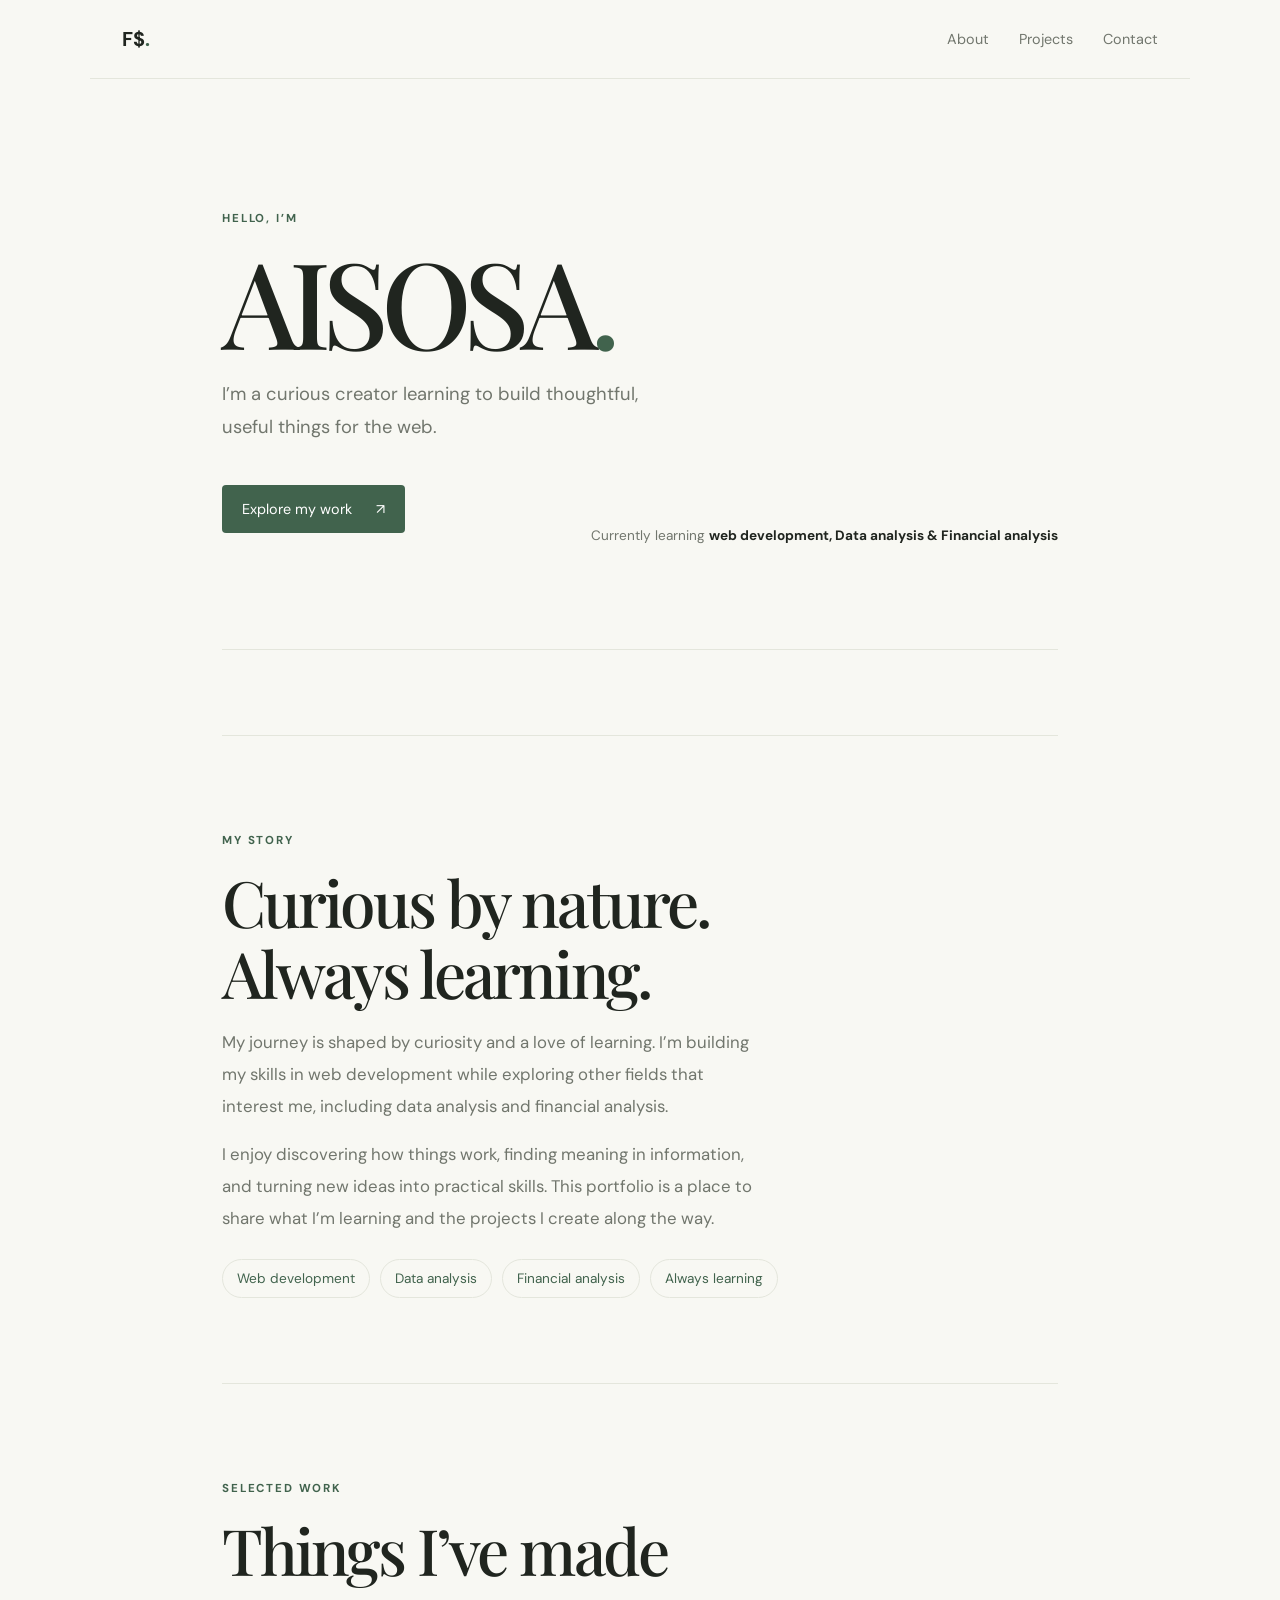
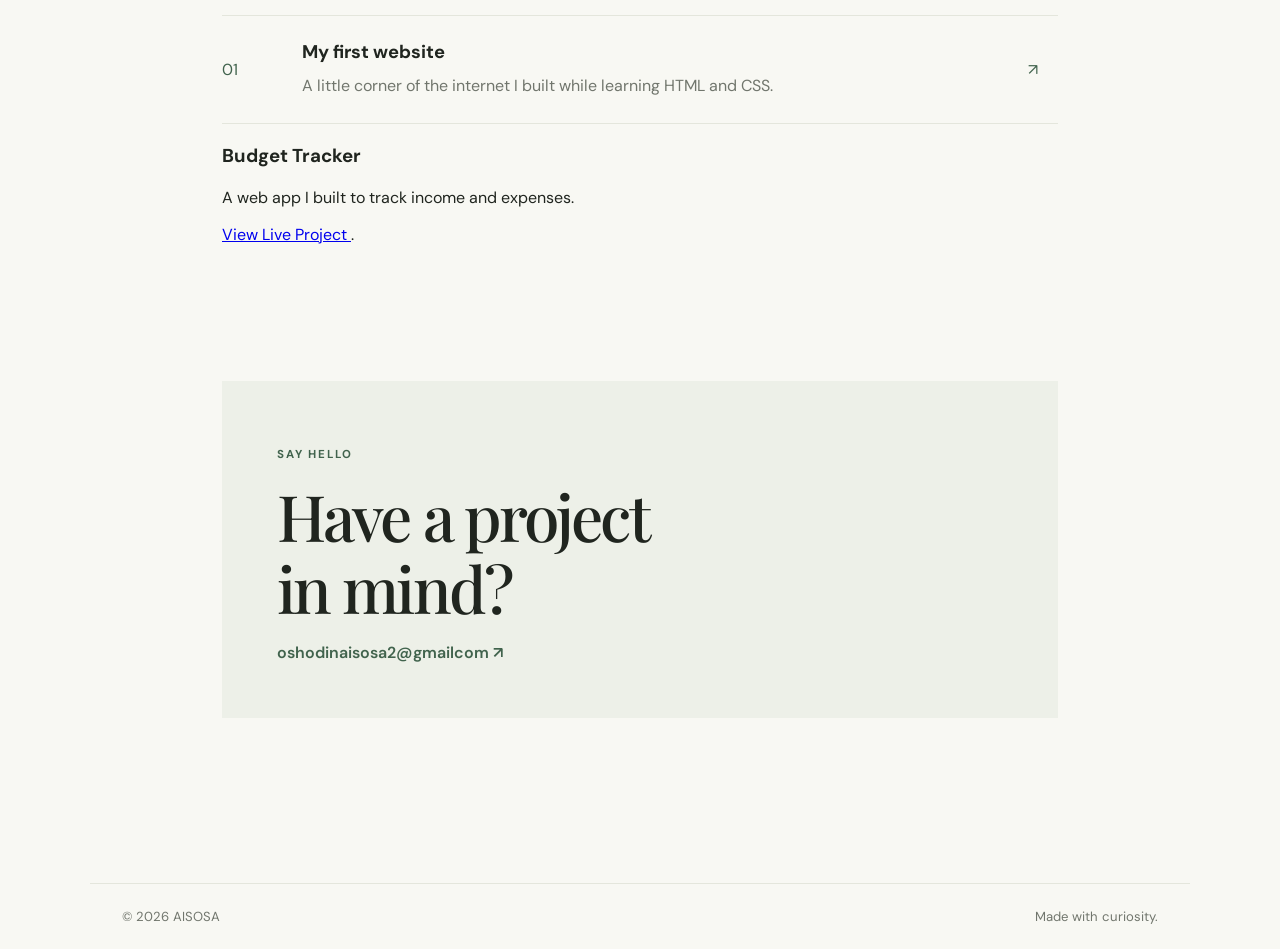
==== index.html @ 5661f27b "Add files via upload" ====
<!DOCTYPE html>
<html lang="en">
<head>
  <meta charset="UTF-8">
  <meta name="viewport" content="width=device-width, initial-scale=1.0">
  <title>AISOSA — Portfolio</title>
  <link rel="stylesheet" href="style.css">
</head>
<body>
  <header class="topbar">
    <a class="logo" href="#">F$<span>.</span></a>
    <nav>
      <a href="#about">About</a>
      <a href="#projects">Projects</a>
      <a href="#contact">Contact</a>
    </nav>
  </header>

  <main>
    <section class="hero">
      <p class="eyebrow">HELLO, I’M</p>
      <h1>AISOSA<span>.</span></h1>
      <p class="intro">I’m a curious creator learning to build thoughtful, useful things for the web.</p>
      <a class="button" href="#projects">Explore my work <span>↗</span></a>
      <div class="hero-note">Currently learning <strong>web development, Data analysis & Financial analysis</strong></div>
    </section>

    <section class="section" id="about">
      <section class="section" id="about">
  <p class="eyebrow">MY STORY</p>
  <h2>Curious by nature.<br>Always learning.</h2>

  <p class="body-copy">
    My journey is shaped by curiosity and a love of learning. I’m building my skills
    in web development while exploring other fields that interest me, including
    data analysis and financial analysis.
  </p>

  <p class="body-copy">
    I enjoy discovering how things work, finding meaning in information, and
    turning new ideas into practical skills. This portfolio is a place to share
    what I’m learning and the projects I create along the way.
  </p>

  <div class="skills">
    <span>Web development</span>
    <span>Data analysis</span>
    <span>Financial analysis</span>
    <span>Always learning</span>
  </div>
</section>

    <section class="section" id="projects">
      <p class="eyebrow">SELECTED WORK</p>
      <h2>Things I’ve made</h2>
      <div class="project-card">
        <div class="project-number">01</div>
        <div>
          <h3>My first website</h3>
          <p>A little corner of the internet I built while learning HTML and CSS.</p>
        </div>
        <span class="project-arrow">↗</span>
      </div>
      <p class=<div class="project-card">
    <h3>Budget Tracker</h3>

    <p>A web app I built to track income and expenses.</p>

    <a href="budget-tracker/budget-tracker.html">
        View Live Project
    </a>
</div>.</p>
    </section>

    <section class="contact" id="contact">
      <p class="eyebrow">SAY HELLO</p>
      <h2>Have a project<br>in mind?</h2>
      <a class="email" href="mailto:oshodinaisosa2@gmail.com">oshodinaisosa2@gmailcom ↗</a>
    </section>
  </main>

  <footer>© 2026 AISOSA <span>Made with curiosity.</span></footer>
</body>
</html>
---- style.css ----
@import url('https://fonts.googleapis.com/css2?family=DM+Sans:wght@400;500;600;700&family=Playfair+Display:wght@500;600&display=swap');

:root {
  --ink: #20251f;
  --muted: #71766d;
  --green: #41634d;
  --paper: #f8f8f3;
  --line: #e4e6dc;
}

* {
  box-sizing: border-box;
}

html {
  scroll-behavior: smooth;
}

body {
  margin: 0;
  background: var(--paper);
  color: var(--ink);
  font-family: 'DM Sans', sans-serif;
}

.topbar {
  max-width: 1100px;
  margin: auto;
  padding: 26px 32px;
  display: flex;
  align-items: center;
  justify-content: space-between;
  border-bottom: 1px solid var(--line);
}

.logo {
  color: var(--ink);
  font-weight: 700;
  font-size: 1.25rem;
  text-decoration: none;
}

.logo span,
.hero h1 span {
  color: var(--green);
}

nav {
  display: flex;
  gap: 30px;
}

nav a {
  color: var(--muted);
  font-size: 0.9rem;
  text-decoration: none;
}

nav a:hover,
.email:hover {
  color: var(--green);
}

main {
  max-width: 900px;
  margin: auto;
  padding: 0 32px;
}

.hero {
  min-height: 570px;
  padding: 120px 0 90px;
  position: relative;
}

.eyebrow {
  color: var(--green);
  font-size: 0.72rem;
  font-weight: 700;
  letter-spacing: 0.16em;
}

.hero h1 {
  margin: 14px 0;
  font-family: 'Playfair Display', serif;
  font-size: clamp(4rem, 11vw, 7.5rem);
  font-weight: 500;
  letter-spacing: -0.07em;
  line-height: 1;
}

.intro {
  max-width: 450px;
  color: var(--muted);
  font-size: 1.15rem;
  line-height: 1.8;
}

.button {
  display: inline-flex;
  gap: 24px;
  margin-top: 22px;
  padding: 15px 20px;
  border-radius: 4px;
  background: var(--green);
  color: white;
  text-decoration: none;
  font-size: 0.9rem;
}

.button:hover {
  background: #304b39;
}

.hero-note {
  position: absolute;
  right: 0;
  bottom: 105px;
  color: var(--muted);
  font-size: 0.85rem;
}

.hero-note strong {
  color: var(--ink);
}

.section {
  padding: 85px 0;
  border-top: 1px solid var(--line);
}

.section h2,
.contact h2 {
  margin: 18px 0;
  font-family: 'Playfair Display', serif;
  font-size: clamp(2.5rem, 6vw, 4rem);
  font-weight: 500;
  letter-spacing: -0.045em;
  line-height: 1.12;
}

.body-copy {
  max-width: 540px;
  color: var(--muted);
  font-size: 1.05rem;
  line-height: 1.9;
}

.project-card {
  display: grid;
  grid-template-columns: 60px 1fr 30px;
  align-items: center;
  gap: 20px;
  margin-top: 30px;
  padding: 24px 0;
  border-top: 1px solid var(--line);
  border-bottom: 1px solid var(--line);
}

.project-number,
.project-arrow {
  color: var(--green);
}

.project-card h3 {
  margin: 0 0 8px;
  font-size: 1.15rem;
}

.project-card p,
.hint {
  margin: 0;
  color: var(--muted);
  line-height: 1.7;
}

.hint {
  margin-top: 14px;
  font-size: 0.85rem;
}

.contact {
  margin: 35px 0 80px;
  padding: 55px;
  background: #edf0e8;
}

.email {
  color: var(--green);
  text-decoration: none;
  font-weight: 600;
}

footer {
  max-width: 1100px;
  margin: auto;
  padding: 24px 32px;
  border-top: 1px solid var(--line);
  color: var(--muted);
  font-size: 0.82rem;
  display: flex;
  justify-content: space-between;
}

@media (max-width: 600px) {
  .topbar {
    padding: 20px;
  }

  nav {
    gap: 15px;
  }

  nav a {
    font-size: 0.8rem;
  }

  main {
    padding: 0 22px;
  }

  .hero {
    min-height: 500px;
    padding-top: 100px;
  }

  .hero-note {
    position: static;
    margin-top: 60px;
  }

  .contact {
    padding: 32px 24px;
  }
}.skills {
  display: flex;
  flex-wrap: wrap;
  gap: 10px;
  margin-top: 24px;
}

.skills span {
  padding: 10px 14px;
  border: 1px solid var(--line);
  border-radius: 30px;
  color: var(--green);
  font-size: 0.85rem;
}
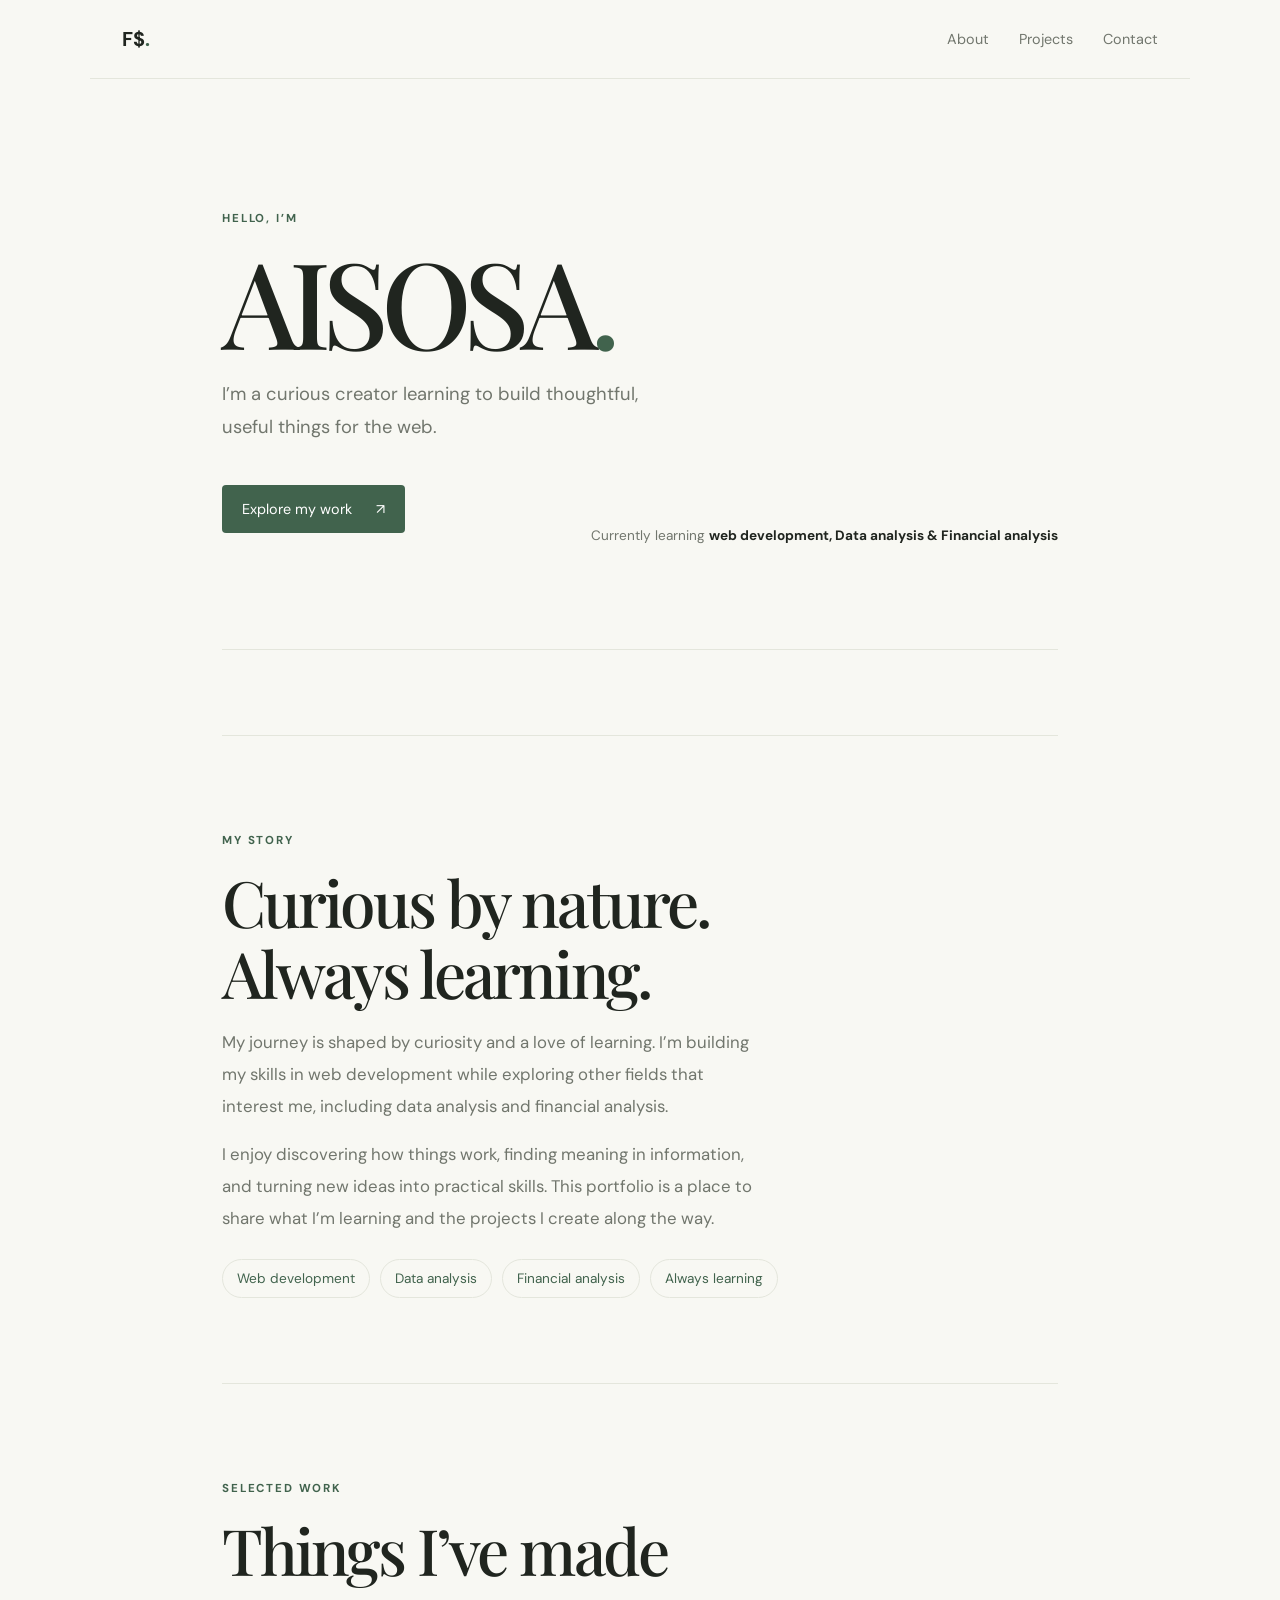
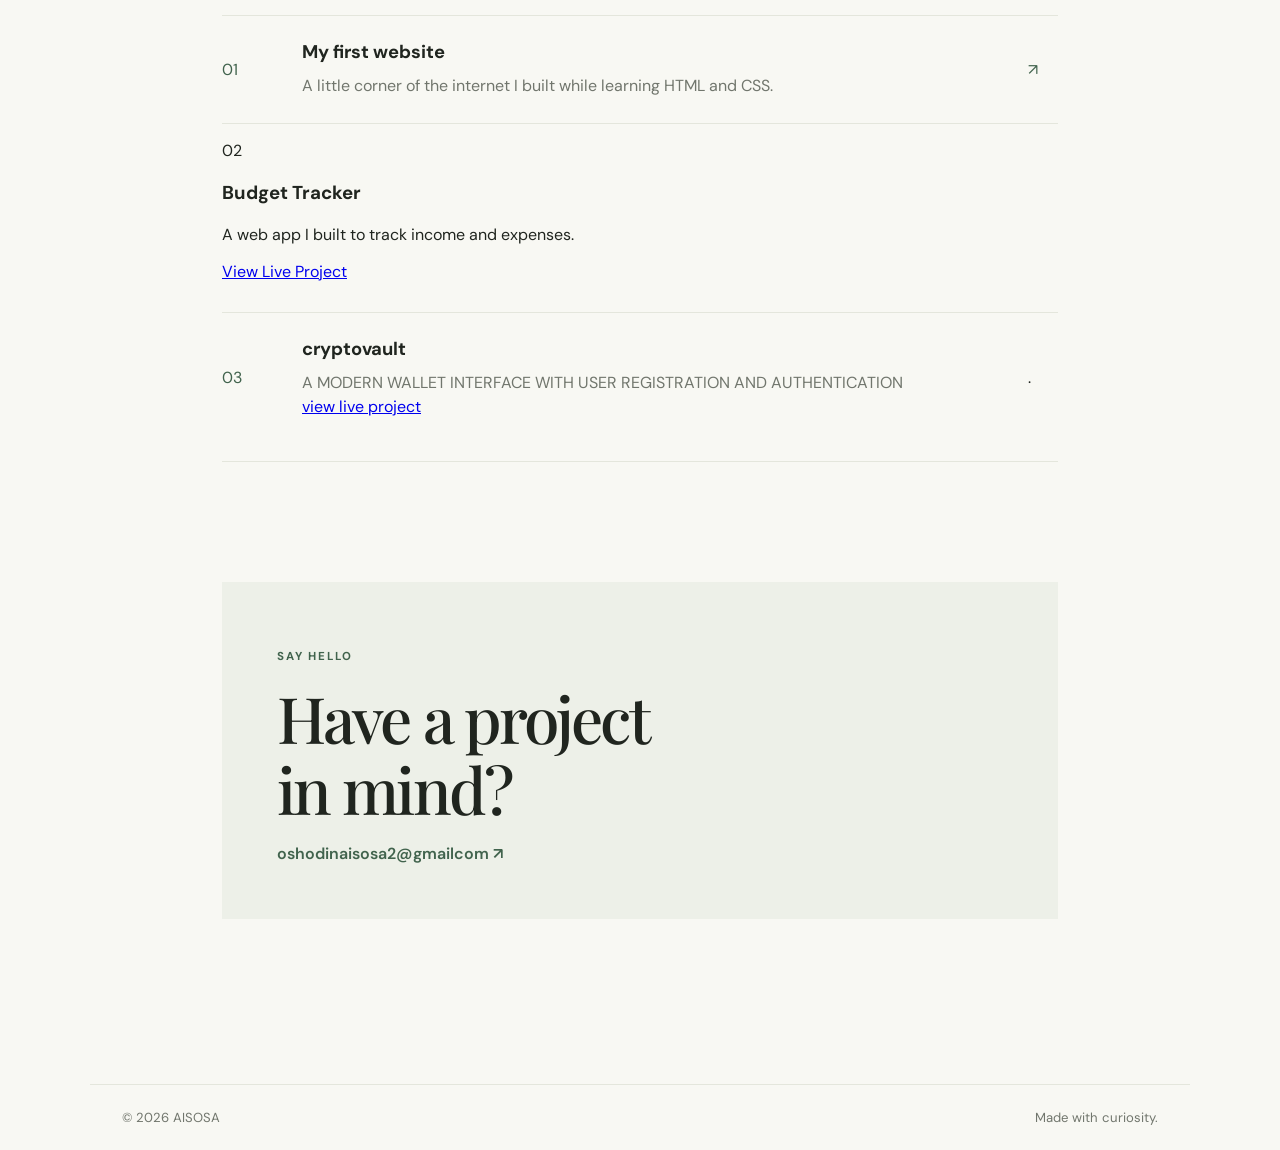
==== commit 22710cfb: "Add files via upload" ====
--- a/index.html
+++ b/index.html
@@ -61,7 +61,7 @@
         </div>
         <span class="project-arrow">↗</span>
       </div>
-      <p class=<div class="project-card">
+      <p class=<div class="project-card">02
     <h3>Budget Tracker</h3>
 
     <p>A web app I built to track income and expenses.</p>
@@ -69,7 +69,18 @@
     <a href="budget-tracker/budget-tracker.html">
         View Live Project
     </a>
-</div>.</p>
+</div>
+</div>
+<div class="project-card">
+  <div class="project-number">03</div>
+  <div>
+    <h3>cryptovault</h3>
+    <p>A MODERN WALLET INTERFACE WITH USER REGISTRATION AND AUTHENTICATION</p>
+    <a href="cryptovault/index.html">
+      view live project
+    </a>
+  </div>
+.</p>
     </section>
 
     <section class="contact" id="contact">
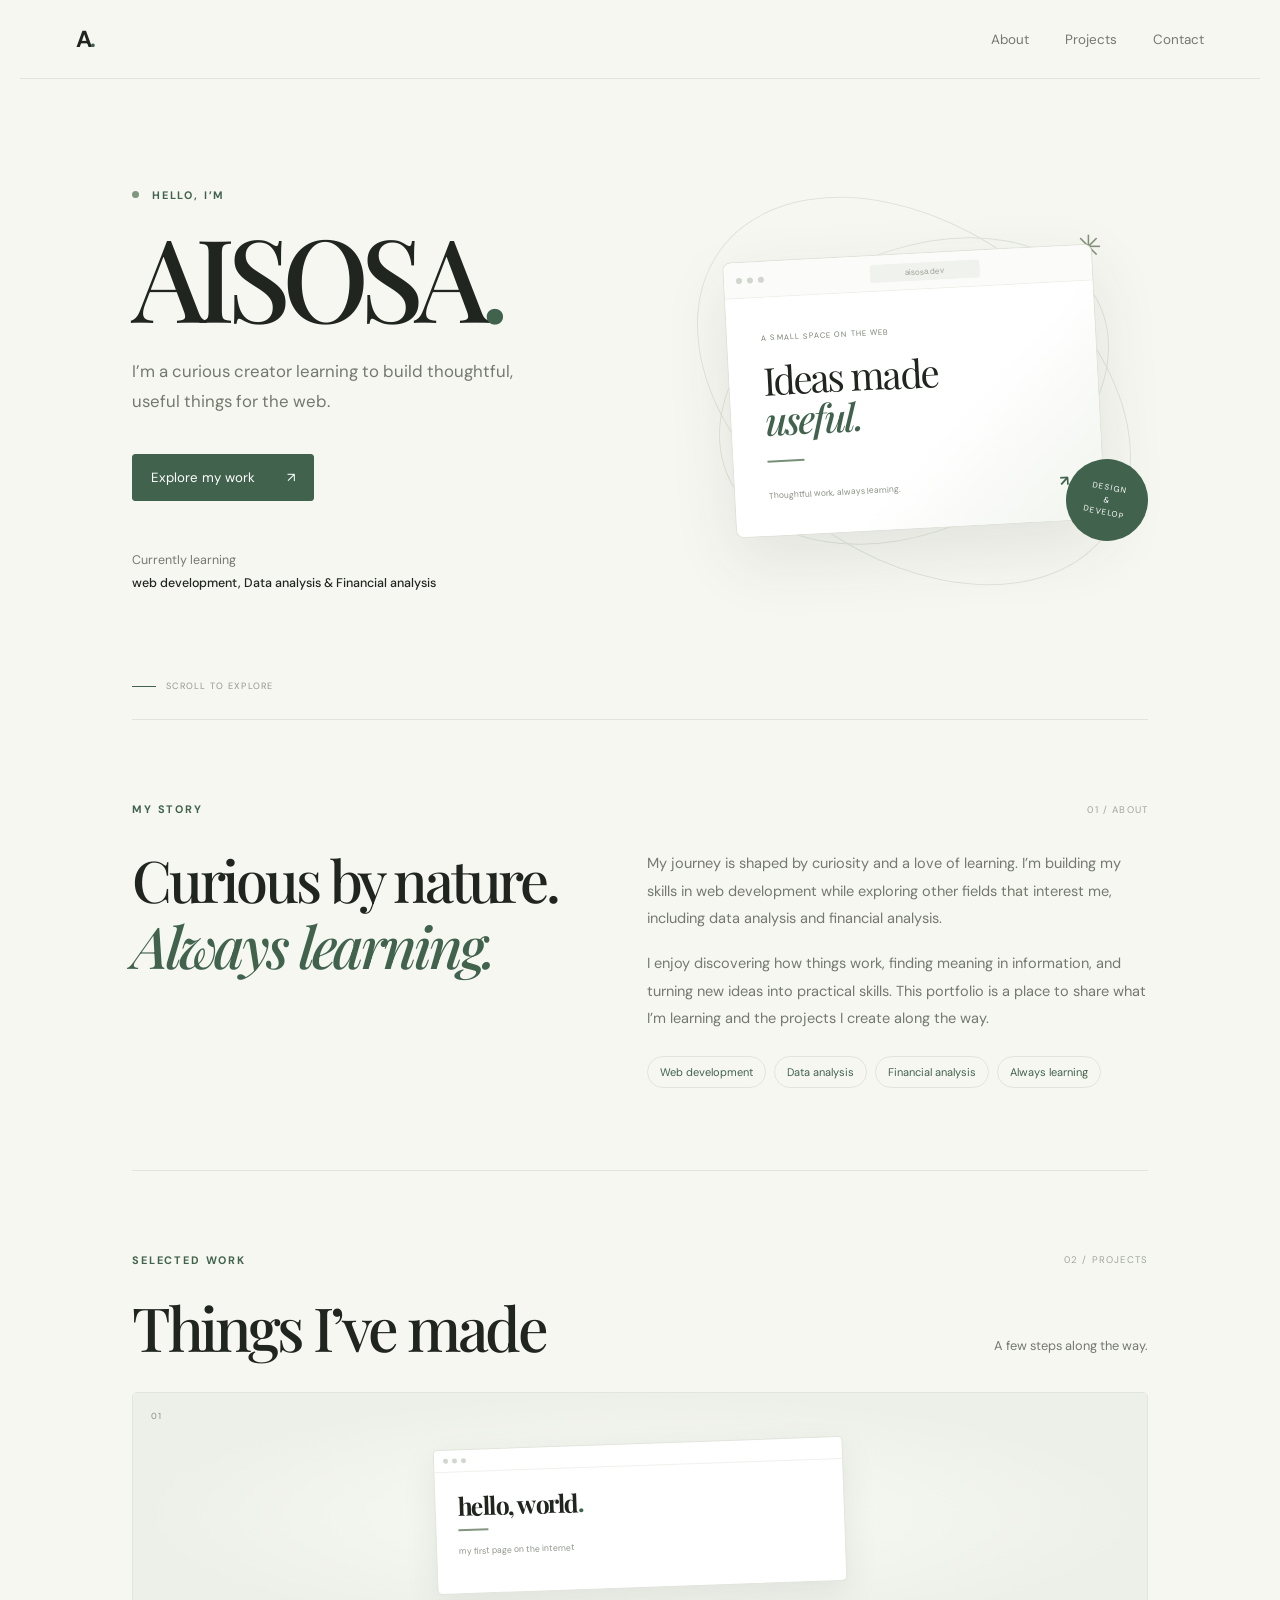
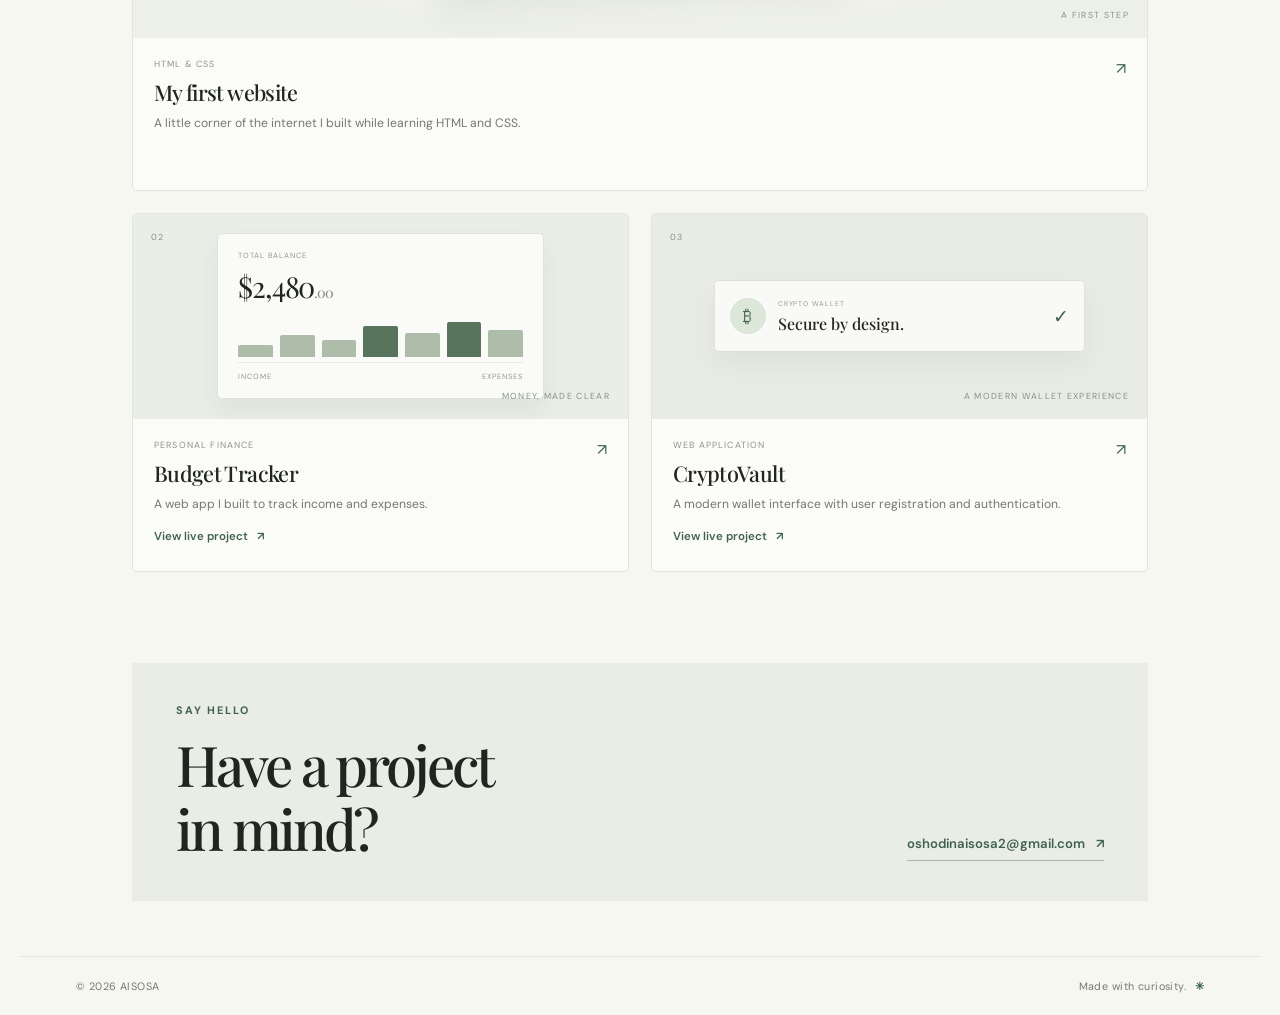
==== commit 657babf9: "Add files via upload Redesign portfolio homepage" ====
--- a/index.html
+++ b/index.html
@@ -1,95 +1,93 @@
-<!DOCTYPE html>
-<html lang="en">
-<head>
-  <meta charset="UTF-8">
-  <meta name="viewport" content="width=device-width, initial-scale=1.0">
-  <title>AISOSA — Portfolio</title>
-  <link rel="stylesheet" href="style.css">
-</head>
-<body>
-  <header class="topbar">
-    <a class="logo" href="#">F$<span>.</span></a>
-    <nav>
-      <a href="#about">About</a>
-      <a href="#projects">Projects</a>
-      <a href="#contact">Contact</a>
-    </nav>
-  </header>
-
-  <main>
-    <section class="hero">
-      <p class="eyebrow">HELLO, I’M</p>
-      <h1>AISOSA<span>.</span></h1>
-      <p class="intro">I’m a curious creator learning to build thoughtful, useful things for the web.</p>
-      <a class="button" href="#projects">Explore my work <span>↗</span></a>
-      <div class="hero-note">Currently learning <strong>web development, Data analysis & Financial analysis</strong></div>
-    </section>
-
-    <section class="section" id="about">
-      <section class="section" id="about">
-  <p class="eyebrow">MY STORY</p>
-  <h2>Curious by nature.<br>Always learning.</h2>
-
-  <p class="body-copy">
-    My journey is shaped by curiosity and a love of learning. I’m building my skills
-    in web development while exploring other fields that interest me, including
-    data analysis and financial analysis.
-  </p>
-
-  <p class="body-copy">
-    I enjoy discovering how things work, finding meaning in information, and
-    turning new ideas into practical skills. This portfolio is a place to share
-    what I’m learning and the projects I create along the way.
-  </p>
-
-  <div class="skills">
-    <span>Web development</span>
-    <span>Data analysis</span>
-    <span>Financial analysis</span>
-    <span>Always learning</span>
-  </div>
-</section>
-
-    <section class="section" id="projects">
-      <p class="eyebrow">SELECTED WORK</p>
-      <h2>Things I’ve made</h2>
-      <div class="project-card">
-        <div class="project-number">01</div>
-        <div>
-          <h3>My first website</h3>
-          <p>A little corner of the internet I built while learning HTML and CSS.</p>
-        </div>
-        <span class="project-arrow">↗</span>
-      </div>
-      <p class=<div class="project-card">02
-    <h3>Budget Tracker</h3>
-
-    <p>A web app I built to track income and expenses.</p>
-
-    <a href="budget-tracker/budget-tracker.html">
-        View Live Project
-    </a>
-</div>
-</div>
-<div class="project-card">
-  <div class="project-number">03</div>
-  <div>
-    <h3>cryptovault</h3>
-    <p>A MODERN WALLET INTERFACE WITH USER REGISTRATION AND AUTHENTICATION</p>
-    <a href="cryptovault/index.html">
-      view live project
-    </a>
-  </div>
-.</p>
-    </section>
-
-    <section class="contact" id="contact">
-      <p class="eyebrow">SAY HELLO</p>
-      <h2>Have a project<br>in mind?</h2>
-      <a class="email" href="mailto:oshodinaisosa2@gmail.com">oshodinaisosa2@gmailcom ↗</a>
-    </section>
-  </main>
-
-  <footer>© 2026 AISOSA <span>Made with curiosity.</span></footer>
-</body>
-</html>
+<!DOCTYPE html>
+<html lang="en">
+<head>
+  <meta charset="UTF-8">
+  <meta name="viewport" content="width=device-width, initial-scale=1.0">
+  <meta name="theme-color" content="#f7f7f2">
+  <meta name="description" content="The portfolio of Aisosa: a curious creator learning to build thoughtful, useful things for the web.">
+  <title>Aisosa — Portfolio</title>
+  <link rel="preconnect" href="https://fonts.googleapis.com">
+  <link rel="preconnect" href="https://fonts.gstatic.com" crossorigin>
+  <link href="https://fonts.googleapis.com/css2?family=DM+Sans:wght@400;500;600;700&family=Playfair+Display:wght@500;600&display=swap" rel="stylesheet">
+  <link rel="stylesheet" href="style.css">
+</head>
+<body>
+  <header class="topbar">
+    <a class="logo" href="#home" aria-label="Aisosa home">A<span>.</span></a>
+    <nav aria-label="Main navigation">
+      <a href="#about">About</a>
+      <a href="#projects">Projects</a>
+      <a href="#contact">Contact</a>
+    </nav>
+  </header>
+
+  <main>
+    <section class="hero" id="home">
+      <div class="hero-copy">
+        <p class="eyebrow"><span class="status-dot"></span> HELLO, I’M</p>
+        <h1>AISOSA<span>.</span></h1>
+        <p class="intro">I’m a curious creator learning to build thoughtful, useful things for the web.</p>
+        <a class="button" href="#projects">Explore my work <span aria-hidden="true">↗</span></a>
+        <div class="hero-note">Currently learning <strong>web development, Data analysis &amp; Financial analysis</strong></div>
+      </div>
+
+      <div class="hero-art" aria-label="Decorative preview of a web design workspace">
+        <div class="orbit orbit-one"></div>
+        <div class="orbit orbit-two"></div>
+        <div class="preview-window">
+          <div class="window-bar"><span></span><span></span><span></span><div class="address-bar">aisosa.dev</div></div>
+          <div class="preview-body">
+            <div class="preview-label">A SMALL SPACE ON THE WEB</div>
+            <div class="preview-title">Ideas made<br><em>useful.</em></div>
+            <div class="preview-line"></div>
+            <div class="preview-bottom"><span>Thoughtful work, always learning.</span><b>↗</b></div>
+          </div>
+        </div>
+        <div class="art-stamp"><span>DESIGN</span><span>&amp;</span><span>DEVELOP</span></div>
+        <div class="art-spark" aria-hidden="true">✳</div>
+      </div>
+      <a class="scroll-cue" href="#about"><span></span> SCROLL TO EXPLORE</a>
+    </section>
+
+    <section class="section about" id="about">
+      <div class="section-heading"><p class="eyebrow">MY STORY</p><span class="section-index">01 / ABOUT</span></div>
+      <div class="about-grid">
+        <h2>Curious by nature.<br><em>Always learning.</em></h2>
+        <div>
+          <p class="body-copy">My journey is shaped by curiosity and a love of learning. I’m building my skills in web development while exploring other fields that interest me, including data analysis and financial analysis.</p>
+          <p class="body-copy">I enjoy discovering how things work, finding meaning in information, and turning new ideas into practical skills. This portfolio is a place to share what I’m learning and the projects I create along the way.</p>
+          <div class="skills">
+            <span>Web development</span><span>Data analysis</span><span>Financial analysis</span><span>Always learning</span>
+          </div>
+        </div>
+      </div>
+    </section>
+
+    <section class="section projects" id="projects">
+      <div class="section-heading"><p class="eyebrow">SELECTED WORK</p><span class="section-index">02 / PROJECTS</span></div>
+      <div class="projects-heading"><h2>Things I’ve made</h2><p>A few steps along the way.</p></div>
+      <div class="project-grid">
+        <article class="project-card project-featured">
+          <div class="card-art first-art"><span class="art-number">01</span><div class="mini-browser"><div class="mini-top"><i></i><i></i><i></i></div><div class="mini-content"><b>hello, world<span>.</span></b><div class="mini-underline"></div><small>my first page on the internet</small></div></div><span class="art-caption">A FIRST STEP</span></div>
+          <div class="card-info"><div><p class="card-kicker">HTML &amp; CSS</p><h3>My first website</h3><p>A little corner of the internet I built while learning HTML and CSS.</p></div><span class="card-arrow" aria-hidden="true">↗</span></div>
+        </article>
+        <article class="project-card">
+          <div class="card-art budget-art"><span class="art-number">02</span><div class="budget-ui"><div class="ui-label">TOTAL BALANCE</div><div class="ui-total">$2,480<span>.00</span></div><div class="ui-bars"><i></i><i></i><i></i><i></i><i></i><i></i><i></i></div><div class="ui-legend"><span>INCOME</span><span>EXPENSES</span></div></div><span class="art-caption">MONEY, MADE CLEAR</span></div>
+          <div class="card-info"><div><p class="card-kicker">PERSONAL FINANCE</p><h3>Budget Tracker</h3><p>A web app I built to track income and expenses.</p><a class="project-link" href="budget-tracker/budget-tracker.html">View live project <span aria-hidden="true">↗</span></a></div><span class="card-arrow" aria-hidden="true">↗</span></div>
+        </article>
+        <article class="project-card">
+          <div class="card-art crypto-art"><span class="art-number">03</span><div class="crypto-ui"><div class="coin-mark">₿</div><div><small>CRYPTO WALLET</small><b>Secure by design.</b></div><span class="shield">✓</span></div><span class="art-caption">A MODERN WALLET EXPERIENCE</span></div>
+          <div class="card-info"><div><p class="card-kicker">WEB APPLICATION</p><h3>CryptoVault</h3><p>A modern wallet interface with user registration and authentication.</p><a class="project-link" href="cryptovault/index.html">View live project <span aria-hidden="true">↗</span></a></div><span class="card-arrow" aria-hidden="true">↗</span></div>
+        </article>
+      </div>
+    </section>
+
+    <section class="contact" id="contact">
+      <div><p class="eyebrow">SAY HELLO</p><h2>Have a project<br>in mind?</h2></div>
+      <a class="email" href="mailto:oshodinaisosa2@gmail.com">oshodinaisosa2@gmail.com <span aria-hidden="true">↗</span></a>
+    </section>
+  </main>
+
+  <footer><span>© 2026 AISOSA</span><span>Made with curiosity. <b>✳</b></span></footer>
+</body>
+</html>
--- a/style.css
+++ b/style.css
@@ -1,248 +1,25 @@
-@import url('https://fonts.googleapis.com/css2?family=DM+Sans:wght@400;500;600;700&family=Playfair+Display:wght@500;600&display=swap');
-
-:root {
-  --ink: #20251f;
-  --muted: #71766d;
-  --green: #41634d;
-  --paper: #f8f8f3;
-  --line: #e4e6dc;
-}
-
-* {
-  box-sizing: border-box;
-}
-
-html {
-  scroll-behavior: smooth;
-}
-
-body {
-  margin: 0;
-  background: var(--paper);
-  color: var(--ink);
-  font-family: 'DM Sans', sans-serif;
-}
-
-.topbar {
-  max-width: 1100px;
-  margin: auto;
-  padding: 26px 32px;
-  display: flex;
-  align-items: center;
-  justify-content: space-between;
-  border-bottom: 1px solid var(--line);
-}
-
-.logo {
-  color: var(--ink);
-  font-weight: 700;
-  font-size: 1.25rem;
-  text-decoration: none;
-}
-
-.logo span,
-.hero h1 span {
-  color: var(--green);
-}
-
-nav {
-  display: flex;
-  gap: 30px;
-}
-
-nav a {
-  color: var(--muted);
-  font-size: 0.9rem;
-  text-decoration: none;
-}
-
-nav a:hover,
-.email:hover {
-  color: var(--green);
-}
-
-main {
-  max-width: 900px;
-  margin: auto;
-  padding: 0 32px;
-}
-
-.hero {
-  min-height: 570px;
-  padding: 120px 0 90px;
-  position: relative;
-}
-
-.eyebrow {
-  color: var(--green);
-  font-size: 0.72rem;
-  font-weight: 700;
-  letter-spacing: 0.16em;
-}
-
-.hero h1 {
-  margin: 14px 0;
-  font-family: 'Playfair Display', serif;
-  font-size: clamp(4rem, 11vw, 7.5rem);
-  font-weight: 500;
-  letter-spacing: -0.07em;
-  line-height: 1;
-}
-
-.intro {
-  max-width: 450px;
-  color: var(--muted);
-  font-size: 1.15rem;
-  line-height: 1.8;
-}
-
-.button {
-  display: inline-flex;
-  gap: 24px;
-  margin-top: 22px;
-  padding: 15px 20px;
-  border-radius: 4px;
-  background: var(--green);
-  color: white;
-  text-decoration: none;
-  font-size: 0.9rem;
-}
-
-.button:hover {
-  background: #304b39;
-}
-
-.hero-note {
-  position: absolute;
-  right: 0;
-  bottom: 105px;
-  color: var(--muted);
-  font-size: 0.85rem;
-}
-
-.hero-note strong {
-  color: var(--ink);
-}
-
-.section {
-  padding: 85px 0;
-  border-top: 1px solid var(--line);
-}
-
-.section h2,
-.contact h2 {
-  margin: 18px 0;
-  font-family: 'Playfair Display', serif;
-  font-size: clamp(2.5rem, 6vw, 4rem);
-  font-weight: 500;
-  letter-spacing: -0.045em;
-  line-height: 1.12;
-}
-
-.body-copy {
-  max-width: 540px;
-  color: var(--muted);
-  font-size: 1.05rem;
-  line-height: 1.9;
-}
-
-.project-card {
-  display: grid;
-  grid-template-columns: 60px 1fr 30px;
-  align-items: center;
-  gap: 20px;
-  margin-top: 30px;
-  padding: 24px 0;
-  border-top: 1px solid var(--line);
-  border-bottom: 1px solid var(--line);
-}
-
-.project-number,
-.project-arrow {
-  color: var(--green);
-}
-
-.project-card h3 {
-  margin: 0 0 8px;
-  font-size: 1.15rem;
-}
-
-.project-card p,
-.hint {
-  margin: 0;
-  color: var(--muted);
-  line-height: 1.7;
-}
-
-.hint {
-  margin-top: 14px;
-  font-size: 0.85rem;
-}
-
-.contact {
-  margin: 35px 0 80px;
-  padding: 55px;
-  background: #edf0e8;
-}
-
-.email {
-  color: var(--green);
-  text-decoration: none;
-  font-weight: 600;
-}
-
-footer {
-  max-width: 1100px;
-  margin: auto;
-  padding: 24px 32px;
-  border-top: 1px solid var(--line);
-  color: var(--muted);
-  font-size: 0.82rem;
-  display: flex;
-  justify-content: space-between;
-}
-
-@media (max-width: 600px) {
-  .topbar {
-    padding: 20px;
-  }
-
-  nav {
-    gap: 15px;
-  }
-
-  nav a {
-    font-size: 0.8rem;
-  }
-
-  main {
-    padding: 0 22px;
-  }
-
-  .hero {
-    min-height: 500px;
-    padding-top: 100px;
-  }
-
-  .hero-note {
-    position: static;
-    margin-top: 60px;
-  }
-
-  .contact {
-    padding: 32px 24px;
-  }
-}.skills {
-  display: flex;
-  flex-wrap: wrap;
-  gap: 10px;
-  margin-top: 24px;
-}
-
-.skills span {
-  padding: 10px 14px;
-  border: 1px solid var(--line);
-  border-radius: 30px;
-  color: var(--green);
-  font-size: 0.85rem;
-}+@import url('https://fonts.googleapis.com/css2?family=DM+Sans:wght@400;500;600;700&family=Playfair+Display:ital,wght@0,500;0,600;1,500;1,600&display=swap');
+
+:root{--ink:#20251f;--muted:#74796f;--green:#41634d;--green-dark:#2f4938;--paper:#f7f7f2;--line:#e2e5dc;--sage:#e9ede5;--serif:'Playfair Display',Georgia,serif;--sans:'DM Sans',Arial,sans-serif}
+*{box-sizing:border-box}
+html{scroll-behavior:smooth;scroll-padding-top:30px}
+body{margin:0;background:var(--paper);color:var(--ink);font-family:var(--sans);-webkit-font-smoothing:antialiased}
+a{color:inherit}
+.topbar{max-width:1240px;margin:auto;padding:24px 56px;display:flex;align-items:center;justify-content:space-between;border-bottom:1px solid var(--line)}
+.logo{color:var(--ink);font-size:1.45rem;font-weight:700;letter-spacing:-.08em;text-decoration:none}.logo span,.hero h1 span{color:var(--green)}
+nav{display:flex;gap:36px}nav a{color:var(--muted);font-size:.84rem;text-decoration:none;transition:color .2s}nav a:hover,.email:hover,.project-link:hover{color:var(--green)}
+main{max-width:1128px;margin:auto;padding:0 56px}
+.hero{min-height:640px;position:relative;display:grid;grid-template-columns:1fr .9fr;align-items:center;gap:30px;padding:92px 0 108px}
+.hero-copy{position:relative;z-index:2}.eyebrow{margin:0;color:var(--green);font-size:.68rem;font-weight:700;letter-spacing:.17em}.status-dot{display:inline-block;width:7px;height:7px;margin:0 8px 1px 0;border-radius:50%;background:#80977f}
+.hero h1{margin:17px 0 13px;font-family:var(--serif);font-size:clamp(4.5rem,9vw,7.25rem);font-weight:500;letter-spacing:-.075em;line-height:.98}.intro{max-width:410px;margin:24px 0;color:var(--muted);font-size:1.05rem;line-height:1.8}
+.button{display:inline-flex;align-items:center;gap:32px;margin-top:14px;padding:14px 18px;border:1px solid var(--green);border-radius:3px;background:var(--green);color:white;text-decoration:none;font-size:.83rem;transition:background .2s,transform .2s}.button:hover{background:var(--green-dark);transform:translateY(-2px)}
+.hero-note{max-width:380px;margin-top:48px;color:var(--muted);font-size:.78rem;line-height:1.8}.hero-note strong{display:block;color:var(--ink);font-weight:500}
+.hero-art{height:390px;position:relative;display:grid;place-items:center}.orbit{position:absolute;border:1px solid #dfe4d9;border-radius:50%;transform:rotate(-25deg)}.orbit-one{width:410px;height:280px}.orbit-two{width:480px;height:330px;transform:rotate(36deg)}
+.preview-window{position:relative;z-index:1;width:min(100%,370px);overflow:hidden;border:1px solid #dfe2d9;border-radius:8px;background:#fff;box-shadow:0 24px 65px #263a2b1a;transform:rotate(-3deg)}.window-bar{height:36px;display:flex;align-items:center;gap:5px;padding:0 12px;border-bottom:1px solid #edf0e9;background:#fbfcf9}.window-bar>span,.mini-top i{width:6px;height:6px;border-radius:50%;background:#d1d7ce}.address-bar{width:110px;margin:auto;padding:4px 10px;border-radius:3px;background:#f0f2ed;color:#9ba297;text-align:center;font-size:.5rem}.preview-body{min-height:238px;padding:35px 34px 24px;background:linear-gradient(135deg,#fff 58%,#f1f4ee)}.preview-label{color:#77816f;font-size:.48rem;letter-spacing:.15em}.preview-title{margin-top:18px;font-family:var(--serif);font-size:2.4rem;line-height:1.04;letter-spacing:-.05em}.preview-title em{color:var(--green);font-weight:500}.preview-line{width:37px;height:2px;margin-top:20px;background:#789078}.preview-bottom{display:flex;justify-content:space-between;align-items:center;margin-top:25px;color:#8a9184;font-size:.53rem}.preview-bottom b{color:var(--green);font-size:.9rem}.art-stamp{position:absolute;right:0;bottom:45px;z-index:2;width:82px;height:82px;display:flex;flex-direction:column;justify-content:center;align-items:center;border-radius:50%;background:var(--green);color:#fff;font-size:.5rem;line-height:1.6;letter-spacing:.14em;transform:rotate(12deg)}.art-spark{position:absolute;top:30px;right:46px;color:#82937a;font-size:2rem}.scroll-cue{position:absolute;bottom:27px;left:0;display:flex;align-items:center;gap:10px;color:#92968c;font-size:.57rem;letter-spacing:.14em;text-decoration:none}.scroll-cue span{width:24px;height:1px;background:var(--green)}
+.section{padding:82px 0;border-top:1px solid var(--line)}.section-heading{display:flex;align-items:center;justify-content:space-between}.section-index{color:#a1a69b;font-size:.6rem;letter-spacing:.12em}.about-grid{display:grid;grid-template-columns:.95fr 1.05fr;gap:62px;margin-top:30px}.section h2,.contact h2{margin:0;font-family:var(--serif);font-size:clamp(2.3rem,4.8vw,3.6rem);font-weight:500;letter-spacing:-.055em;line-height:1.15}.section h2 em{color:var(--green);font-weight:500}.body-copy{max-width:560px;margin:4px 0 17px;color:var(--muted);font-size:.91rem;line-height:1.9}.skills{display:flex;flex-wrap:wrap;gap:8px;margin-top:23px}.skills span{padding:8px 12px;border:1px solid var(--line);border-radius:30px;color:var(--green);font-size:.69rem}
+.projects{padding-bottom:91px}.projects-heading{display:flex;align-items:end;justify-content:space-between;margin:25px 0 30px}.projects-heading h2{font-size:clamp(2.4rem,5vw,3.8rem)}.projects-heading>p{margin:0 0 8px;color:var(--muted);font-size:.8rem}.project-grid{display:grid;grid-template-columns:repeat(2,minmax(0,1fr));gap:22px}.project-card{min-width:0;overflow:hidden;border:1px solid var(--line);border-radius:5px;background:#fbfcf8;transition:transform .25s,box-shadow .25s}.project-card:hover{transform:translateY(-4px);box-shadow:0 14px 34px #283a2a0e}.project-featured{grid-column:span 2}.card-art{height:205px;position:relative;display:grid;place-items:center;overflow:hidden;background:#edf0e9}.project-featured .card-art{height:245px}.art-number,.art-caption{position:absolute;z-index:1;color:#899184;font-size:.55rem;letter-spacing:.15em}.art-number{top:17px;left:18px}.art-caption{right:18px;bottom:17px}.first-art{background:radial-gradient(ellipse at 50% 50%,#f9faf6 0%,#edf0e8 70%)}.mini-browser{width:min(65%,410px);height:145px;overflow:hidden;border:1px solid #e1e5dc;border-radius:5px;background:#fff;box-shadow:0 13px 34px #30483316;transform:rotate(-2deg)}.mini-top{height:22px;display:flex;align-items:center;gap:4px;padding:0 9px;border-bottom:1px solid #f0f1ed}.mini-top i{width:5px;height:5px}.mini-content{padding:17px 22px}.mini-content b{font-family:var(--serif);font-size:1.55rem;letter-spacing:-.06em}.mini-content b span{color:var(--green)}.mini-underline{width:30px;height:2px;margin:7px 0;background:#83957e}.mini-content small{color:#90968b;font-size:.54rem}.budget-art{background:#e9eee7}.budget-ui{width:66%;padding:17px 20px;border:1px solid #dce3d8;border-radius:5px;background:#fafbf8;box-shadow:0 12px 26px #344b3510}.ui-label,.ui-legend{color:#90978d;font-size:.47rem;letter-spacing:.12em}.ui-total{margin:7px 0 12px;font-family:var(--serif);font-size:1.8rem;letter-spacing:-.04em}.ui-total span{color:#7e887c;font-size:.9rem}.ui-bars{height:46px;display:flex;align-items:end;gap:7px;padding-bottom:5px;border-bottom:1px solid #e7ebe4}.ui-bars i{flex:1;height:30%;border-radius:2px 2px 0 0;background:#aebda9}.ui-bars i:nth-child(2){height:57%}.ui-bars i:nth-child(3){height:43%}.ui-bars i:nth-child(4){height:78%;background:#58745c}.ui-bars i:nth-child(5){height:60%}.ui-bars i:nth-child(6){height:88%;background:#58745c}.ui-bars i:nth-child(7){height:68%}.ui-legend{display:flex;justify-content:space-between;margin-top:9px}.crypto-art{background:#e9ece5}.crypto-ui{width:75%;display:flex;align-items:center;gap:12px;padding:17px 15px;border:1px solid #dce2d8;border-radius:5px;background:#f9faf7;box-shadow:0 12px 26px #344b3510}.coin-mark{width:36px;height:36px;display:grid;place-items:center;border-radius:50%;background:#dce6d9;color:var(--green);font-size:1.1rem}.crypto-ui small,.crypto-ui b{display:block}.crypto-ui small{margin-bottom:5px;color:#92998e;font-size:.43rem;letter-spacing:.12em}.crypto-ui b{font-family:var(--serif);font-size:1rem;font-weight:500}.shield{margin-left:auto;color:var(--green);font-size:1.2rem}
+.card-info{min-height:152px;display:flex;justify-content:space-between;gap:15px;padding:20px 21px 22px}.card-kicker{margin:0 0 8px;color:#8c9388;font-size:.56rem;letter-spacing:.13em}.card-info h3{margin:0 0 7px;font-family:var(--serif);font-size:1.35rem;font-weight:500;letter-spacing:-.03em}.card-info p:not(.card-kicker){max-width:390px;margin:0;color:var(--muted);font-size:.76rem;line-height:1.7}.card-arrow{flex:0 0 auto;color:var(--green);font-size:1rem}.project-link{display:inline-flex;gap:9px;margin-top:14px;color:var(--green);font-size:.72rem;font-weight:600;text-decoration:none;transition:color .2s}
+.contact{display:flex;align-items:end;justify-content:space-between;gap:30px;margin:0 0 55px;padding:40px 44px;background:#e9ede5}.contact h2{margin-top:15px;font-size:clamp(2.3rem,5vw,3.5rem)}.email{padding-bottom:8px;border-bottom:1px solid #a9b5a6;color:var(--green);font-size:.82rem;font-weight:600;text-decoration:none}.email span{margin-left:8px}footer{max-width:1240px;margin:auto;padding:22px 56px;border-top:1px solid var(--line);color:var(--muted);font-size:.67rem;letter-spacing:.04em;display:flex;justify-content:space-between}footer b{margin-left:5px;color:var(--green)}
+@media(max-width:760px){.topbar{padding:20px 28px}main{padding:0 28px}.hero{min-height:auto;grid-template-columns:1fr;gap:12px;padding:75px 0 85px}.hero h1{font-size:clamp(4.7rem,16vw,7rem)}.hero-art{height:320px;margin-top:8px}.orbit-one{width:80%;height:230px}.orbit-two{width:92%;height:270px}.preview-window{width:min(78%,370px)}.preview-body{min-height:205px}.preview-title{font-size:2.05rem}.art-stamp{right:8%;bottom:26px;width:70px;height:70px}.art-spark{right:12%;top:20px}.scroll-cue{bottom:24px}.section{padding:65px 0}.about-grid{grid-template-columns:1fr;gap:20px;margin-top:24px}.project-grid{gap:15px}.card-art{height:175px}.project-featured .card-art{height:215px}.card-info{padding:17px;min-height:160px}.contact{padding:34px 28px}.email{font-size:.72rem}footer{padding:20px 28px}}
+@media(max-width:520px){.topbar{padding:18px 21px}nav{gap:19px}nav a{font-size:.76rem}main{padding:0 21px}.hero{padding-top:62px}.intro{font-size:.96rem}.hero-note{margin-top:35px}.hero-art{height:285px}.preview-window{width:82%}.preview-body{min-height:188px;padding:29px 27px 19px}.preview-title{font-size:1.85rem}.projects-heading{display:block}.projects-heading>p{margin-top:10px}.project-grid{grid-template-columns:1fr;gap:14px}.project-featured{grid-column:auto}.card-art,.project-featured .card-art{height:195px}.card-info{min-height:unset}.mini-browser{width:70%}.budget-ui{width:72%}.contact{display:block;margin-bottom:38px;padding:30px 22px}.email{display:inline-block;margin-top:22px}footer{padding:18px 21px;font-size:.59rem}}
+@media(prefers-reduced-motion:reduce){html{scroll-behavior:auto}*,*::before,*::after{transition:none!important}}
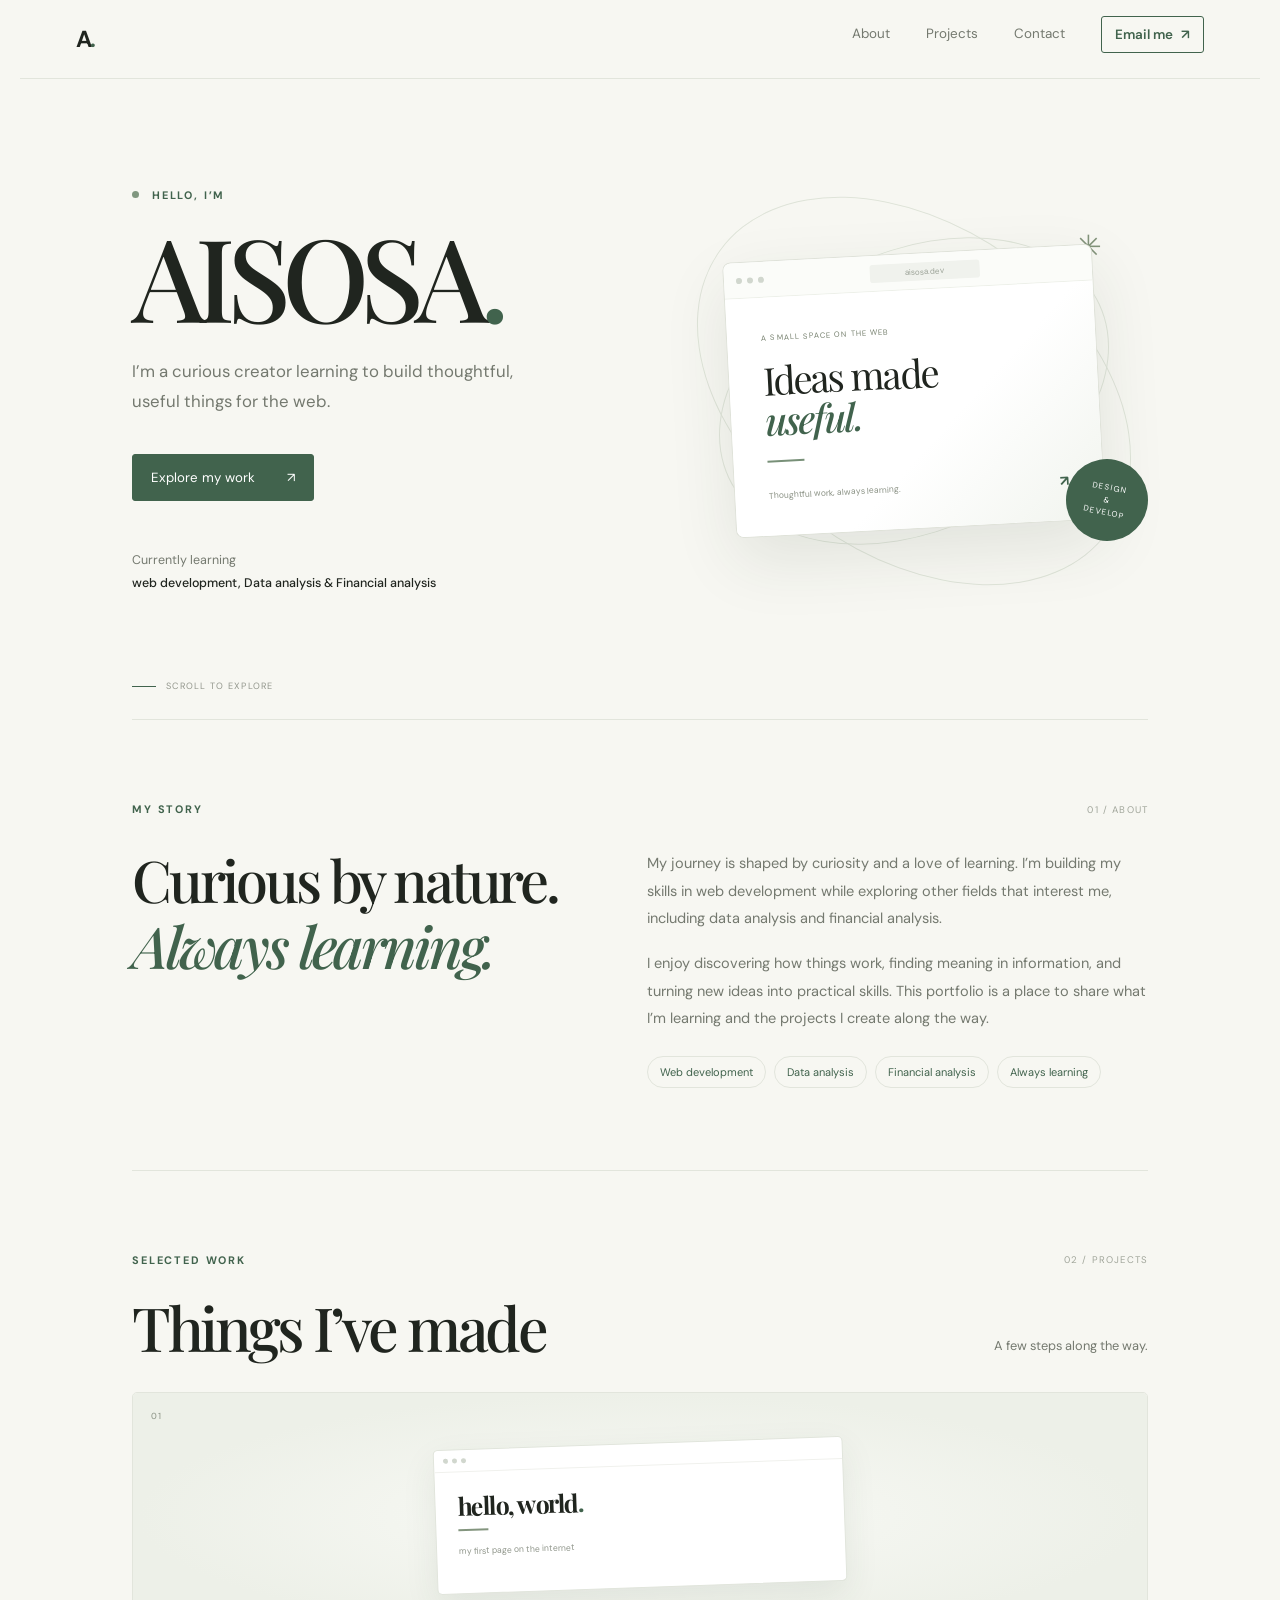
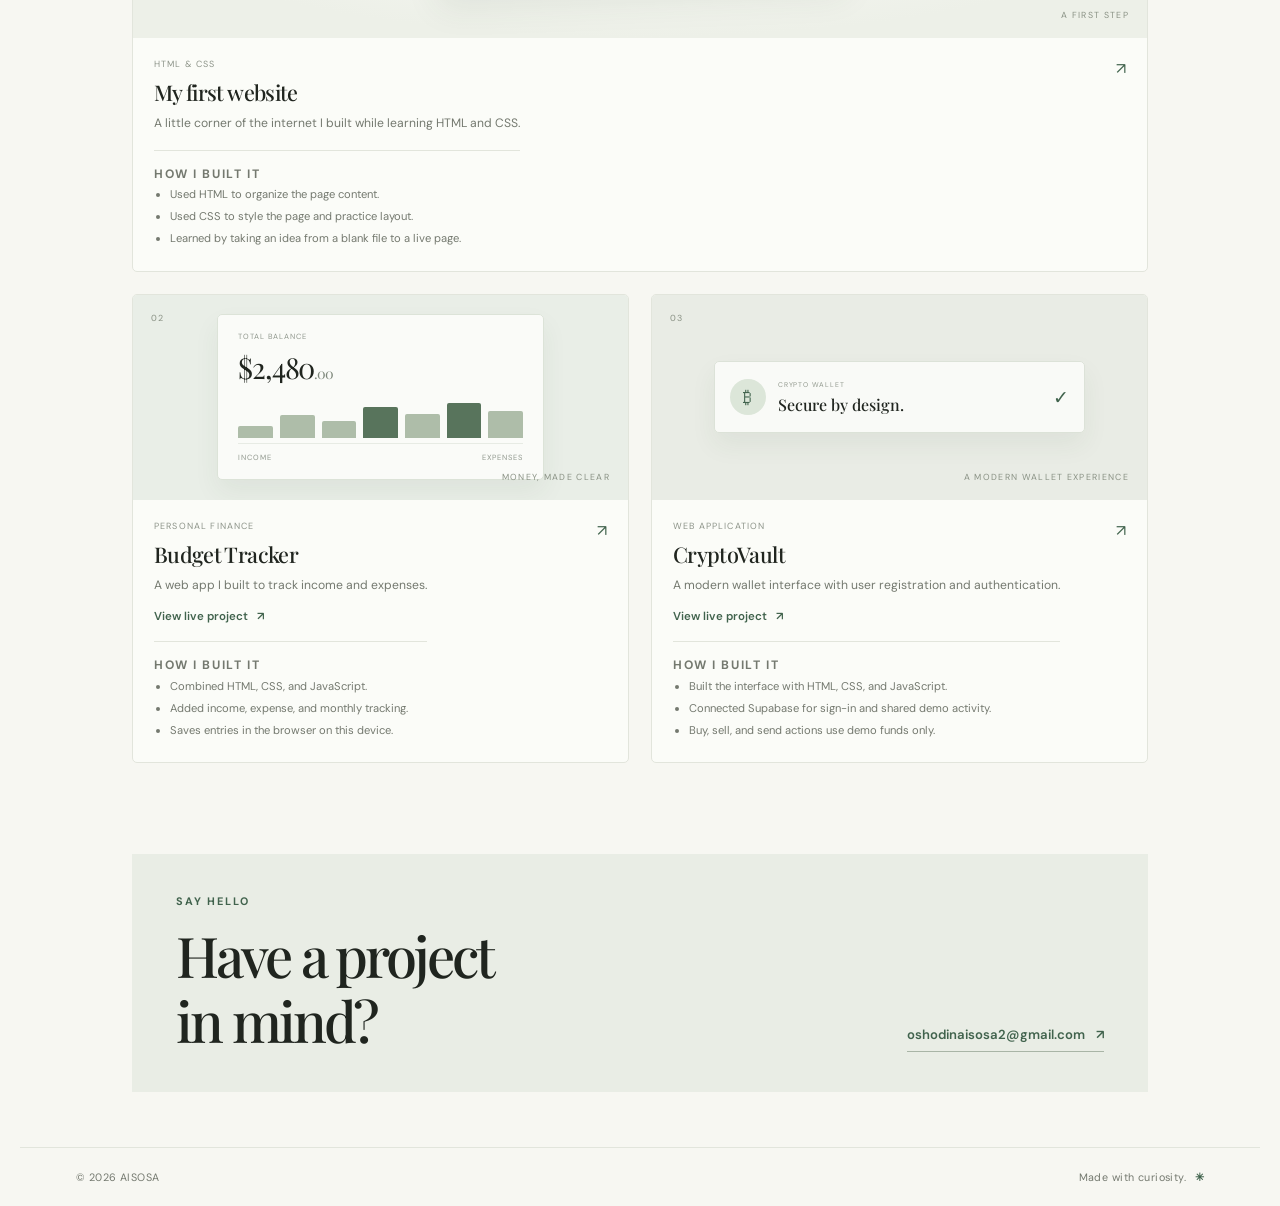
==== commit 1cc19810: "How i built it section and email button" ====
--- a/index.html
+++ b/index.html
@@ -18,6 +18,7 @@
       <a href="#about">About</a>
       <a href="#projects">Projects</a>
       <a href="#contact">Contact</a>
+      <a class="nav-contact" href="mailto:oshodinaisosa2@gmail.com">Email me <span aria-hidden="true">↗</span></a>
     </nav>
   </header>
 
@@ -69,15 +70,15 @@
       <div class="project-grid">
         <article class="project-card project-featured">
           <div class="card-art first-art"><span class="art-number">01</span><div class="mini-browser"><div class="mini-top"><i></i><i></i><i></i></div><div class="mini-content"><b>hello, world<span>.</span></b><div class="mini-underline"></div><small>my first page on the internet</small></div></div><span class="art-caption">A FIRST STEP</span></div>
-          <div class="card-info"><div><p class="card-kicker">HTML &amp; CSS</p><h3>My first website</h3><p>A little corner of the internet I built while learning HTML and CSS.</p></div><span class="card-arrow" aria-hidden="true">↗</span></div>
+          <div class="card-info"><div><p class="card-kicker">HTML &amp; CSS</p><h3>My first website</h3><p>A little corner of the internet I built while learning HTML and CSS.</p><div class="project-details"><p class="details-label">HOW I BUILT IT</p><ul><li>Used HTML to organize the page content.</li><li>Used CSS to style the page and practice layout.</li><li>Learned by taking an idea from a blank file to a live page.</li></ul></div></div><span class="card-arrow" aria-hidden="true">↗</span></div>
         </article>
         <article class="project-card">
           <div class="card-art budget-art"><span class="art-number">02</span><div class="budget-ui"><div class="ui-label">TOTAL BALANCE</div><div class="ui-total">$2,480<span>.00</span></div><div class="ui-bars"><i></i><i></i><i></i><i></i><i></i><i></i><i></i></div><div class="ui-legend"><span>INCOME</span><span>EXPENSES</span></div></div><span class="art-caption">MONEY, MADE CLEAR</span></div>
-          <div class="card-info"><div><p class="card-kicker">PERSONAL FINANCE</p><h3>Budget Tracker</h3><p>A web app I built to track income and expenses.</p><a class="project-link" href="budget-tracker/budget-tracker.html">View live project <span aria-hidden="true">↗</span></a></div><span class="card-arrow" aria-hidden="true">↗</span></div>
+          <div class="card-info"><div><p class="card-kicker">PERSONAL FINANCE</p><h3>Budget Tracker</h3><p>A web app I built to track income and expenses.</p><a class="project-link" href="budget-tracker/budget-tracker.html">View live project <span aria-hidden="true">↗</span></a><div class="project-details"><p class="details-label">HOW I BUILT IT</p><ul><li>Combined HTML, CSS, and JavaScript.</li><li>Added income, expense, and monthly tracking.</li><li>Saves entries in the browser on this device.</li></ul></div></div><span class="card-arrow" aria-hidden="true">↗</span></div>
         </article>
         <article class="project-card">
           <div class="card-art crypto-art"><span class="art-number">03</span><div class="crypto-ui"><div class="coin-mark">₿</div><div><small>CRYPTO WALLET</small><b>Secure by design.</b></div><span class="shield">✓</span></div><span class="art-caption">A MODERN WALLET EXPERIENCE</span></div>
-          <div class="card-info"><div><p class="card-kicker">WEB APPLICATION</p><h3>CryptoVault</h3><p>A modern wallet interface with user registration and authentication.</p><a class="project-link" href="cryptovault/index.html">View live project <span aria-hidden="true">↗</span></a></div><span class="card-arrow" aria-hidden="true">↗</span></div>
+          <div class="card-info"><div><p class="card-kicker">WEB APPLICATION</p><h3>CryptoVault</h3><p>A modern wallet interface with user registration and authentication.</p><a class="project-link" href="cryptovault/index.html">View live project <span aria-hidden="true">↗</span></a><div class="project-details"><p class="details-label">HOW I BUILT IT</p><ul><li>Built the interface with HTML, CSS, and JavaScript.</li><li>Connected Supabase for sign-in and shared demo activity.</li><li>Buy, sell, and send actions use demo funds only.</li></ul></div></div><span class="card-arrow" aria-hidden="true">↗</span></div>
         </article>
       </div>
     </section>
--- a/style.css
+++ b/style.css
@@ -23,3 +23,12 @@
 @media(max-width:760px){.topbar{padding:20px 28px}main{padding:0 28px}.hero{min-height:auto;grid-template-columns:1fr;gap:12px;padding:75px 0 85px}.hero h1{font-size:clamp(4.7rem,16vw,7rem)}.hero-art{height:320px;margin-top:8px}.orbit-one{width:80%;height:230px}.orbit-two{width:92%;height:270px}.preview-window{width:min(78%,370px)}.preview-body{min-height:205px}.preview-title{font-size:2.05rem}.art-stamp{right:8%;bottom:26px;width:70px;height:70px}.art-spark{right:12%;top:20px}.scroll-cue{bottom:24px}.section{padding:65px 0}.about-grid{grid-template-columns:1fr;gap:20px;margin-top:24px}.project-grid{gap:15px}.card-art{height:175px}.project-featured .card-art{height:215px}.card-info{padding:17px;min-height:160px}.contact{padding:34px 28px}.email{font-size:.72rem}footer{padding:20px 28px}}
 @media(max-width:520px){.topbar{padding:18px 21px}nav{gap:19px}nav a{font-size:.76rem}main{padding:0 21px}.hero{padding-top:62px}.intro{font-size:.96rem}.hero-note{margin-top:35px}.hero-art{height:285px}.preview-window{width:82%}.preview-body{min-height:188px;padding:29px 27px 19px}.preview-title{font-size:1.85rem}.projects-heading{display:block}.projects-heading>p{margin-top:10px}.project-grid{grid-template-columns:1fr;gap:14px}.project-featured{grid-column:auto}.card-art,.project-featured .card-art{height:195px}.card-info{min-height:unset}.mini-browser{width:70%}.budget-ui{width:72%}.contact{display:block;margin-bottom:38px;padding:30px 22px}.email{display:inline-block;margin-top:22px}footer{padding:18px 21px;font-size:.59rem}}
 @media(prefers-reduced-motion:reduce){html{scroll-behavior:auto}*,*::before,*::after{transition:none!important}}
+
+/* Project case studies and a clearer contact action */
+nav .nav-contact{display:inline-flex;align-items:center;gap:8px;padding:9px 13px;margin-top:-9px;border:1px solid var(--green);border-radius:3px;color:var(--green);font-weight:600}
+nav .nav-contact:hover{background:var(--green);color:#fff}
+.project-details{margin-top:16px;padding-top:13px;border-top:1px solid var(--line)}
+.project-details .details-label{margin:0 0 8px;color:var(--green);font-size:.56rem;font-weight:700;letter-spacing:.13em}
+.project-details ul{margin:0;padding-left:16px;color:var(--muted);font-size:.7rem;line-height:1.8}
+.project-details li+li{margin-top:2px}
+@media(max-width:520px){nav .nav-contact{padding:7px 8px;margin-top:-7px;font-size:.69rem}nav{gap:12px}}
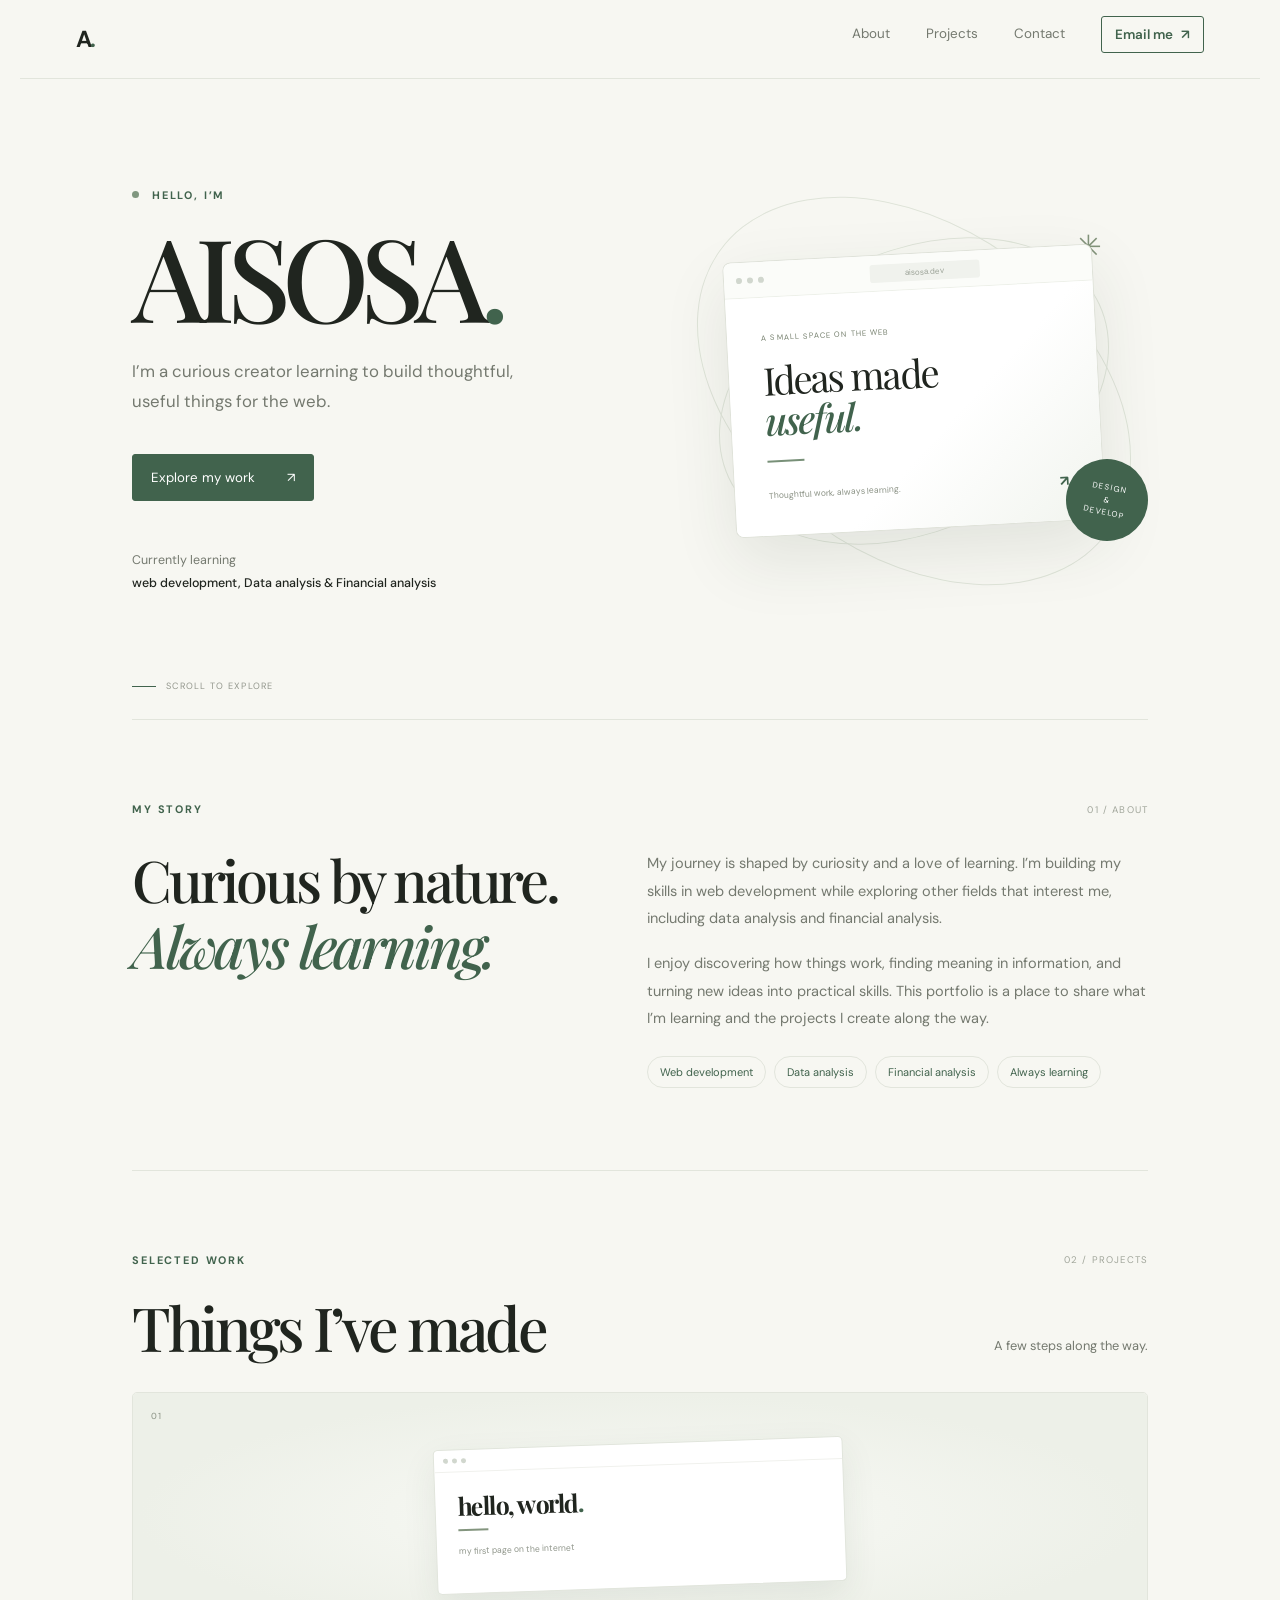
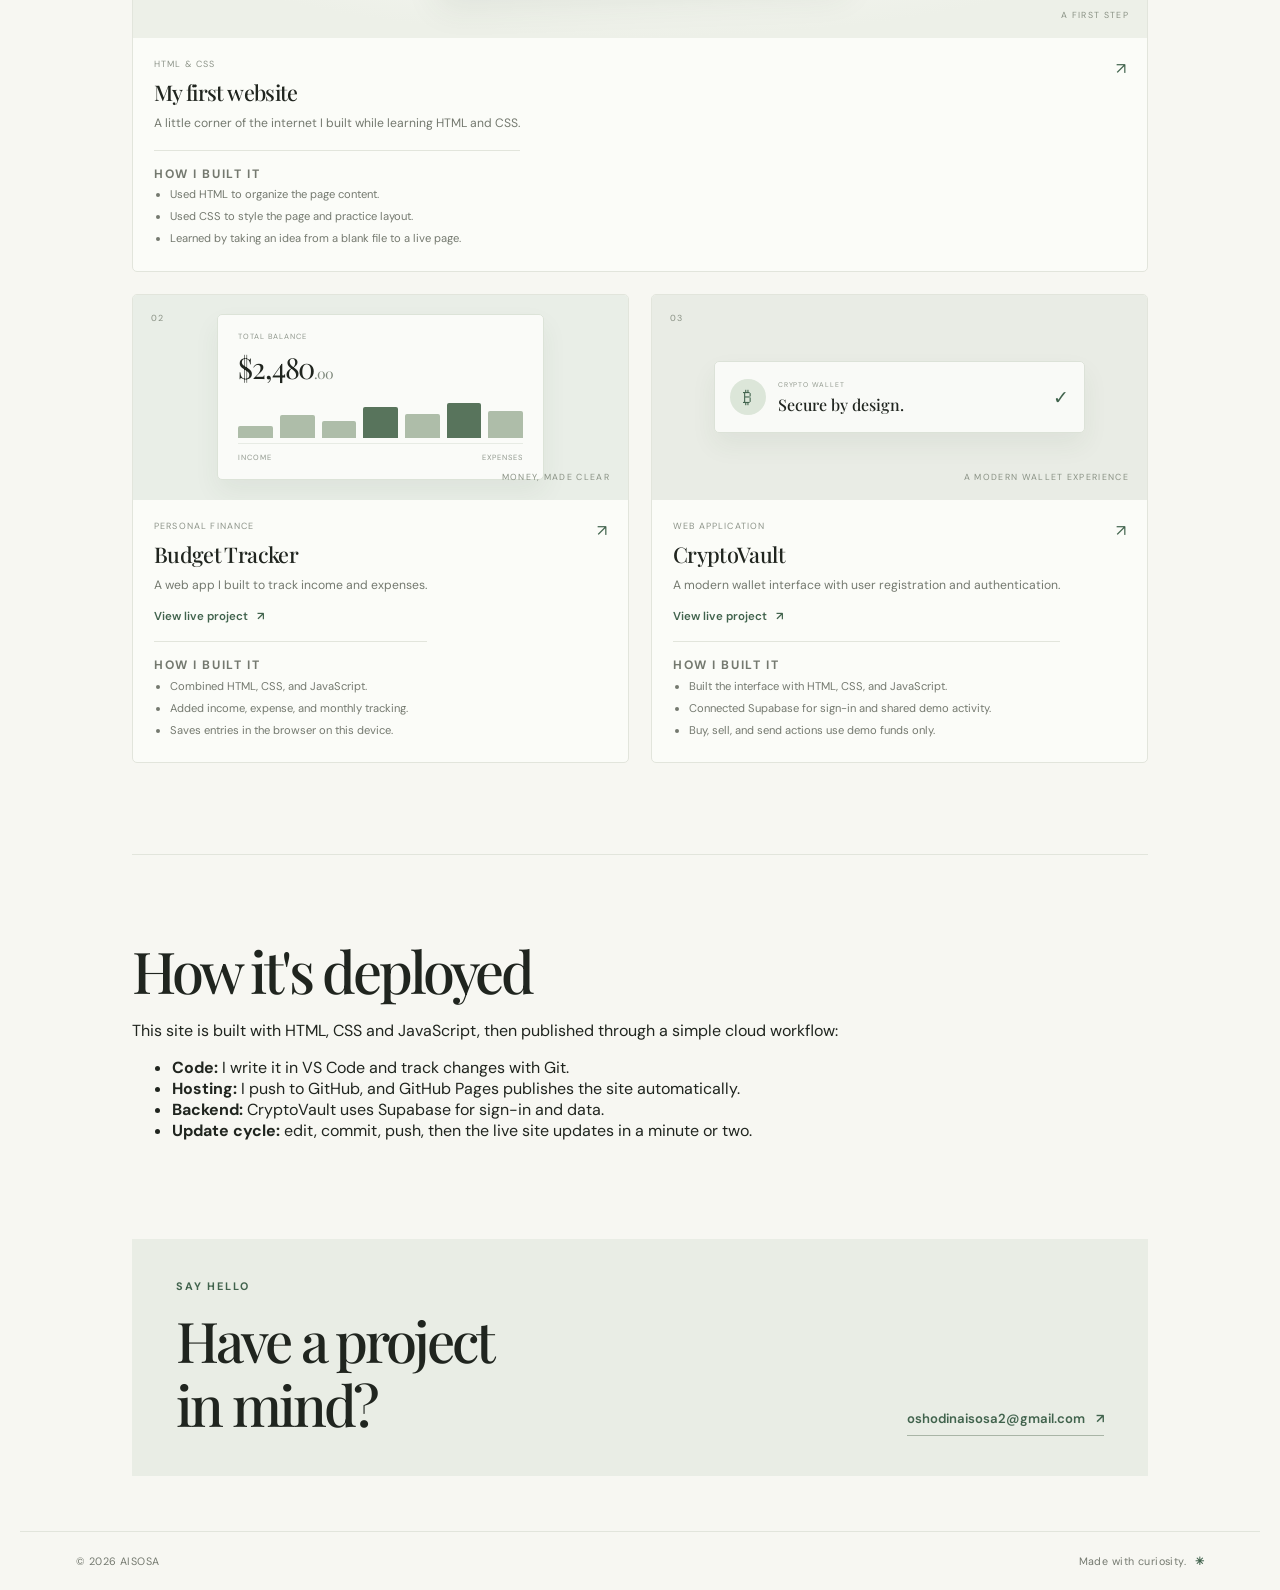
==== commit 9887f55b: "Add how it's deployed section" ====
--- a/index.html
+++ b/index.html
@@ -82,6 +82,16 @@
         </article>
       </div>
     </section>
+    <section class="section" id="deploy">
+  <h2>How it's deployed</h2>
+  <p>This site is built with HTML, CSS and JavaScript, then published through a simple cloud workflow:</p>
+  <ul>
+    <li><strong>Code:</strong> I write it in VS Code and track changes with Git.</li>
+    <li><strong>Hosting:</strong> I push to GitHub, and GitHub Pages publishes the site automatically.</li>
+    <li><strong>Backend:</strong> CryptoVault uses Supabase for sign-in and data.</li>
+    <li><strong>Update cycle:</strong> edit, commit, push, then the live site updates in a minute or two.</li>
+  </ul>
+</section>
 
     <section class="contact" id="contact">
       <div><p class="eyebrow">SAY HELLO</p><h2>Have a project<br>in mind?</h2></div>
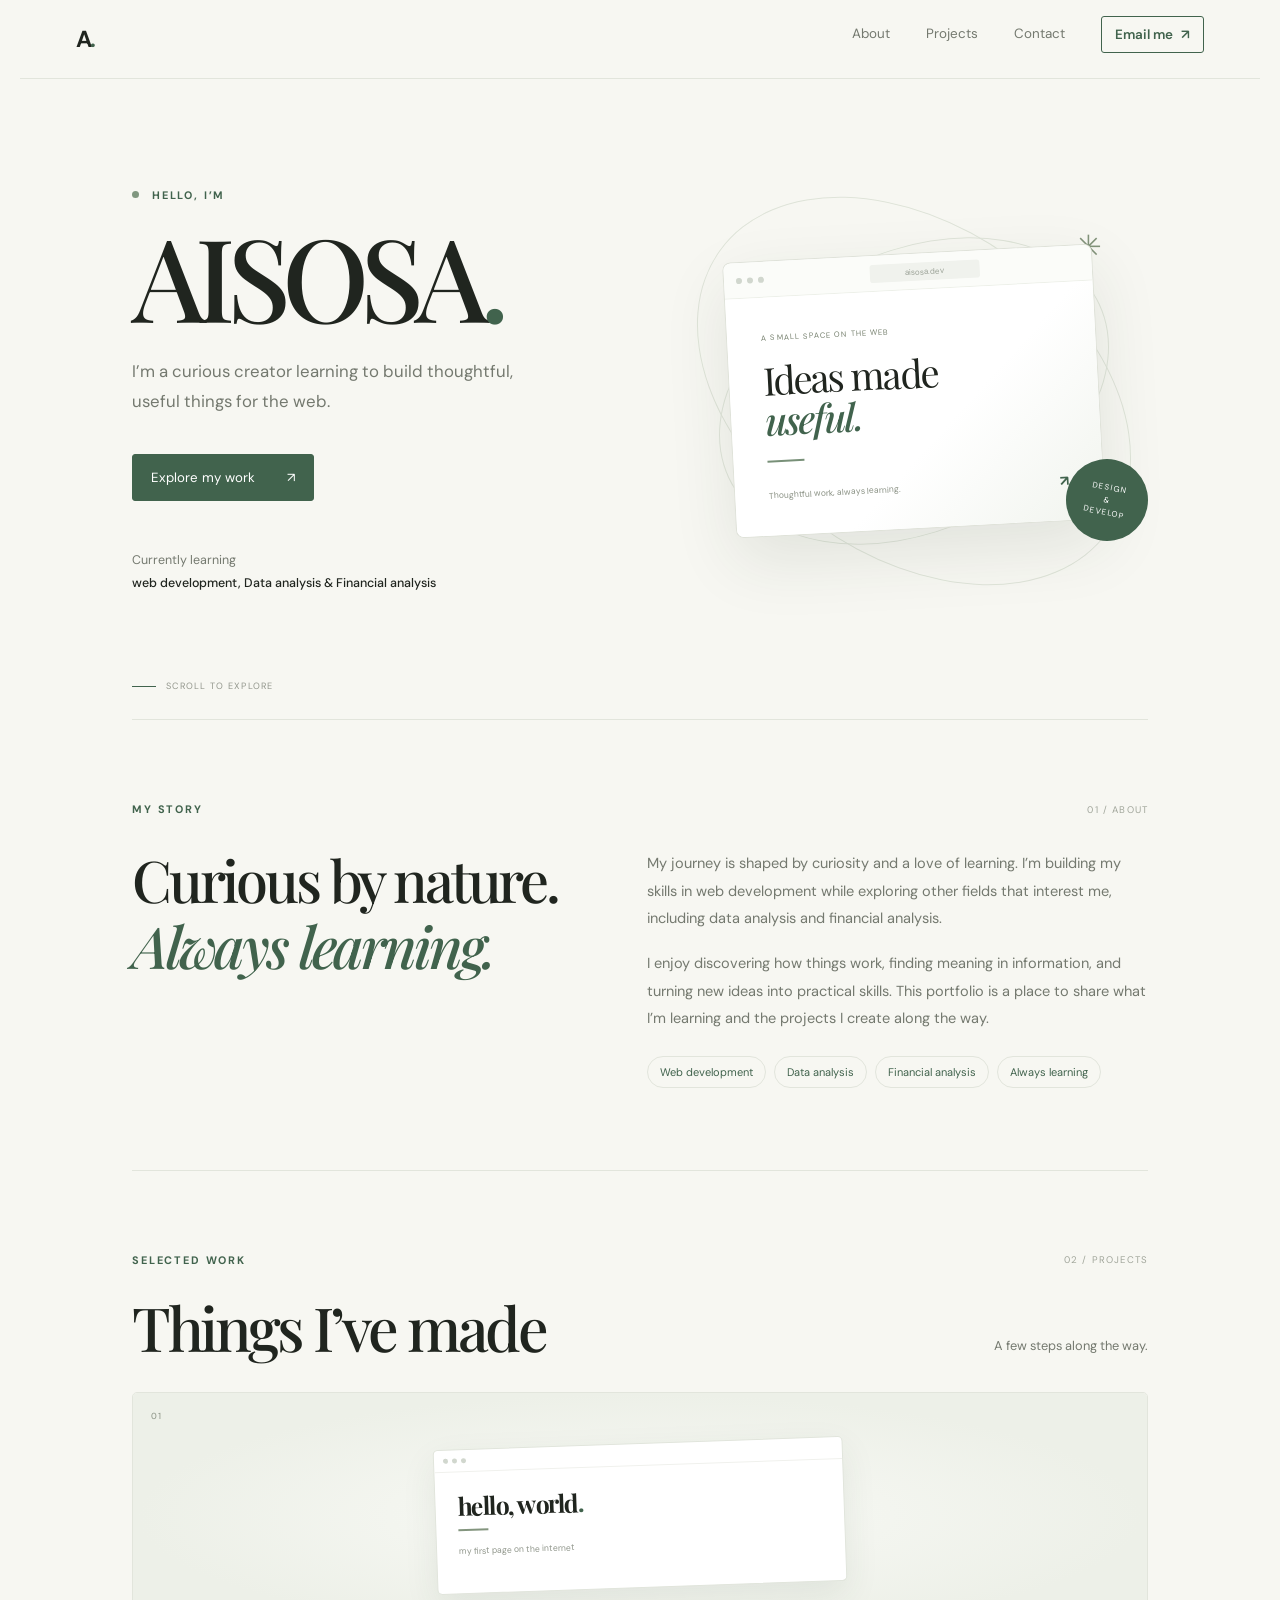
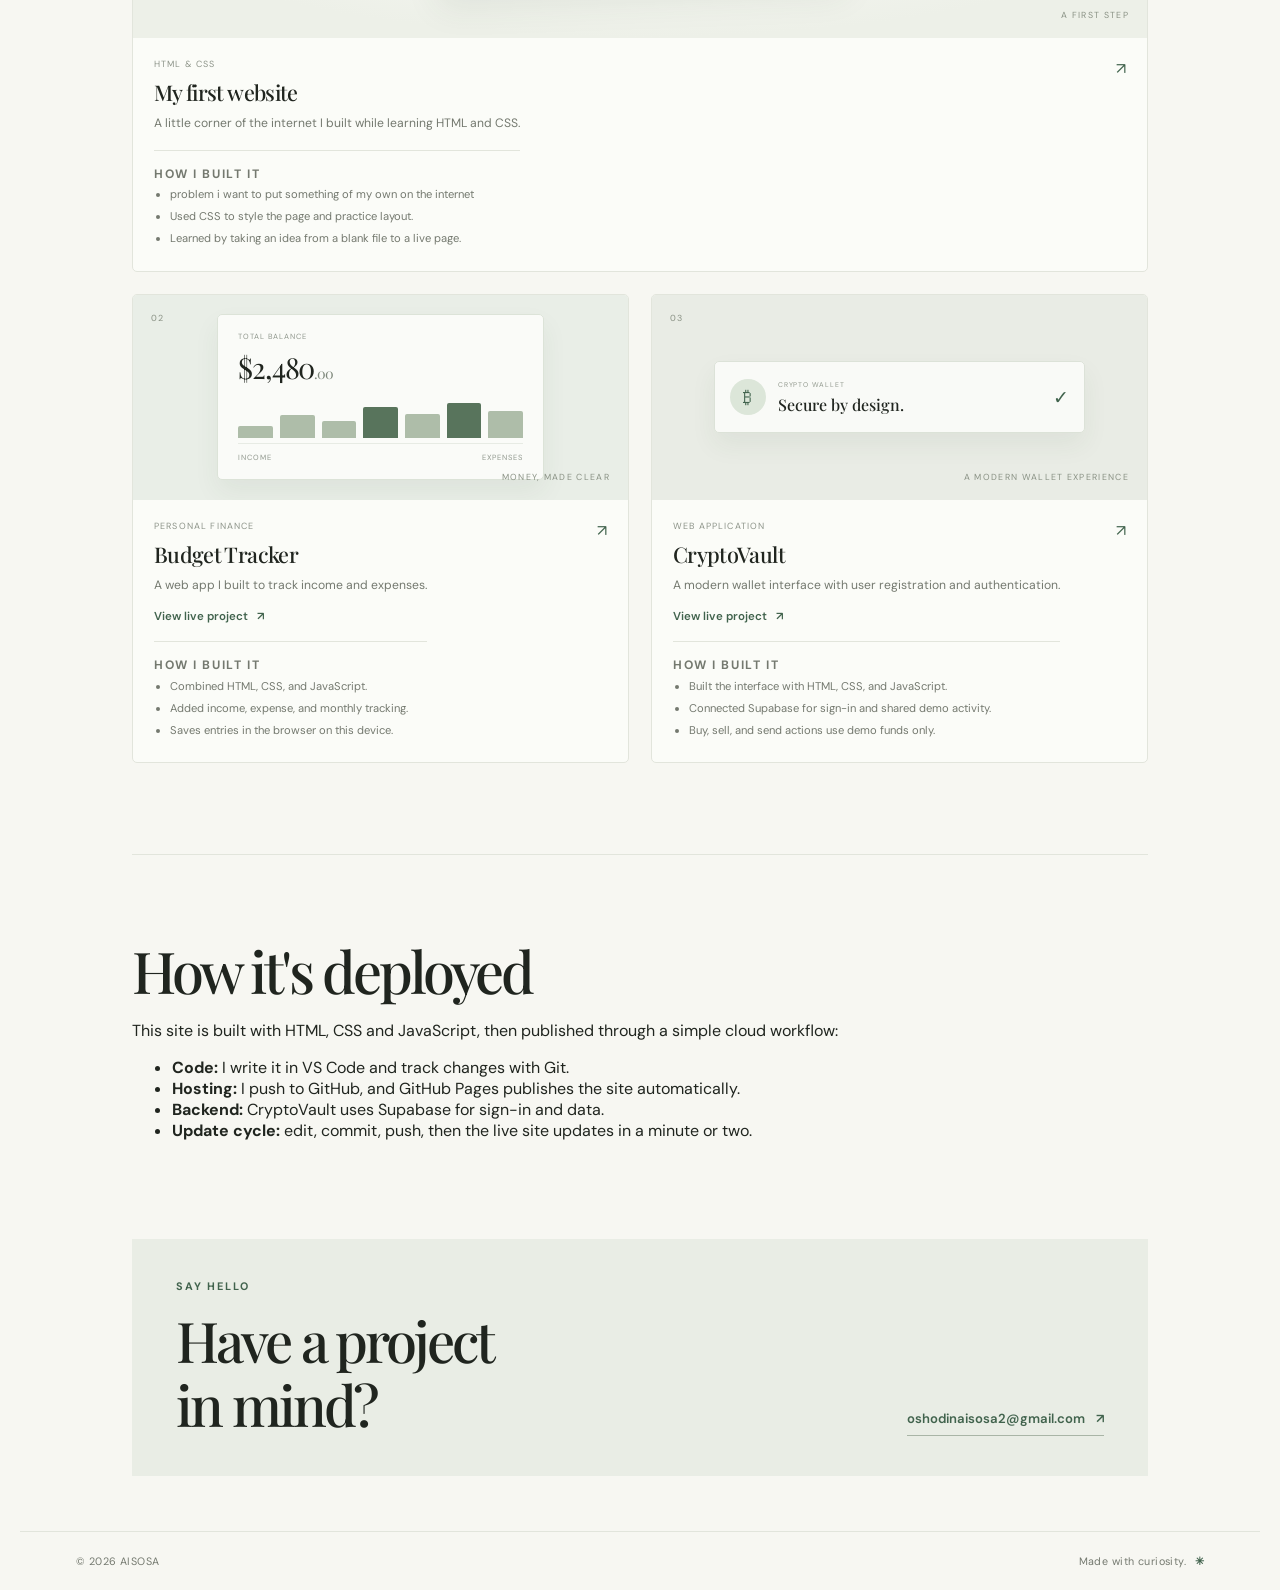
==== commit 8932269f: "Add workflow to deploy to aws s3" ====
--- a/index.html
+++ b/index.html
@@ -70,7 +70,7 @@
       <div class="project-grid">
         <article class="project-card project-featured">
           <div class="card-art first-art"><span class="art-number">01</span><div class="mini-browser"><div class="mini-top"><i></i><i></i><i></i></div><div class="mini-content"><b>hello, world<span>.</span></b><div class="mini-underline"></div><small>my first page on the internet</small></div></div><span class="art-caption">A FIRST STEP</span></div>
-          <div class="card-info"><div><p class="card-kicker">HTML &amp; CSS</p><h3>My first website</h3><p>A little corner of the internet I built while learning HTML and CSS.</p><div class="project-details"><p class="details-label">HOW I BUILT IT</p><ul><li>Used HTML to organize the page content.</li><li>Used CSS to style the page and practice layout.</li><li>Learned by taking an idea from a blank file to a live page.</li></ul></div></div><span class="card-arrow" aria-hidden="true">↗</span></div>
+          <div class="card-info"><div><p class="card-kicker">HTML &amp; CSS</p><h3>My first website</h3><p>A little corner of the internet I built while learning HTML and CSS.</p><div class="project-details"><p class="details-label">HOW I BUILT IT</p><ul><li>problem i want to put something of my own on the internet</li><li>Used CSS to style the page and practice layout.</li><li>Learned by taking an idea from a blank file to a live page.</li></ul></div></div><span class="card-arrow" aria-hidden="true">↗</span></div>
         </article>
         <article class="project-card">
           <div class="card-art budget-art"><span class="art-number">02</span><div class="budget-ui"><div class="ui-label">TOTAL BALANCE</div><div class="ui-total">$2,480<span>.00</span></div><div class="ui-bars"><i></i><i></i><i></i><i></i><i></i><i></i><i></i></div><div class="ui-legend"><span>INCOME</span><span>EXPENSES</span></div></div><span class="art-caption">MONEY, MADE CLEAR</span></div>
